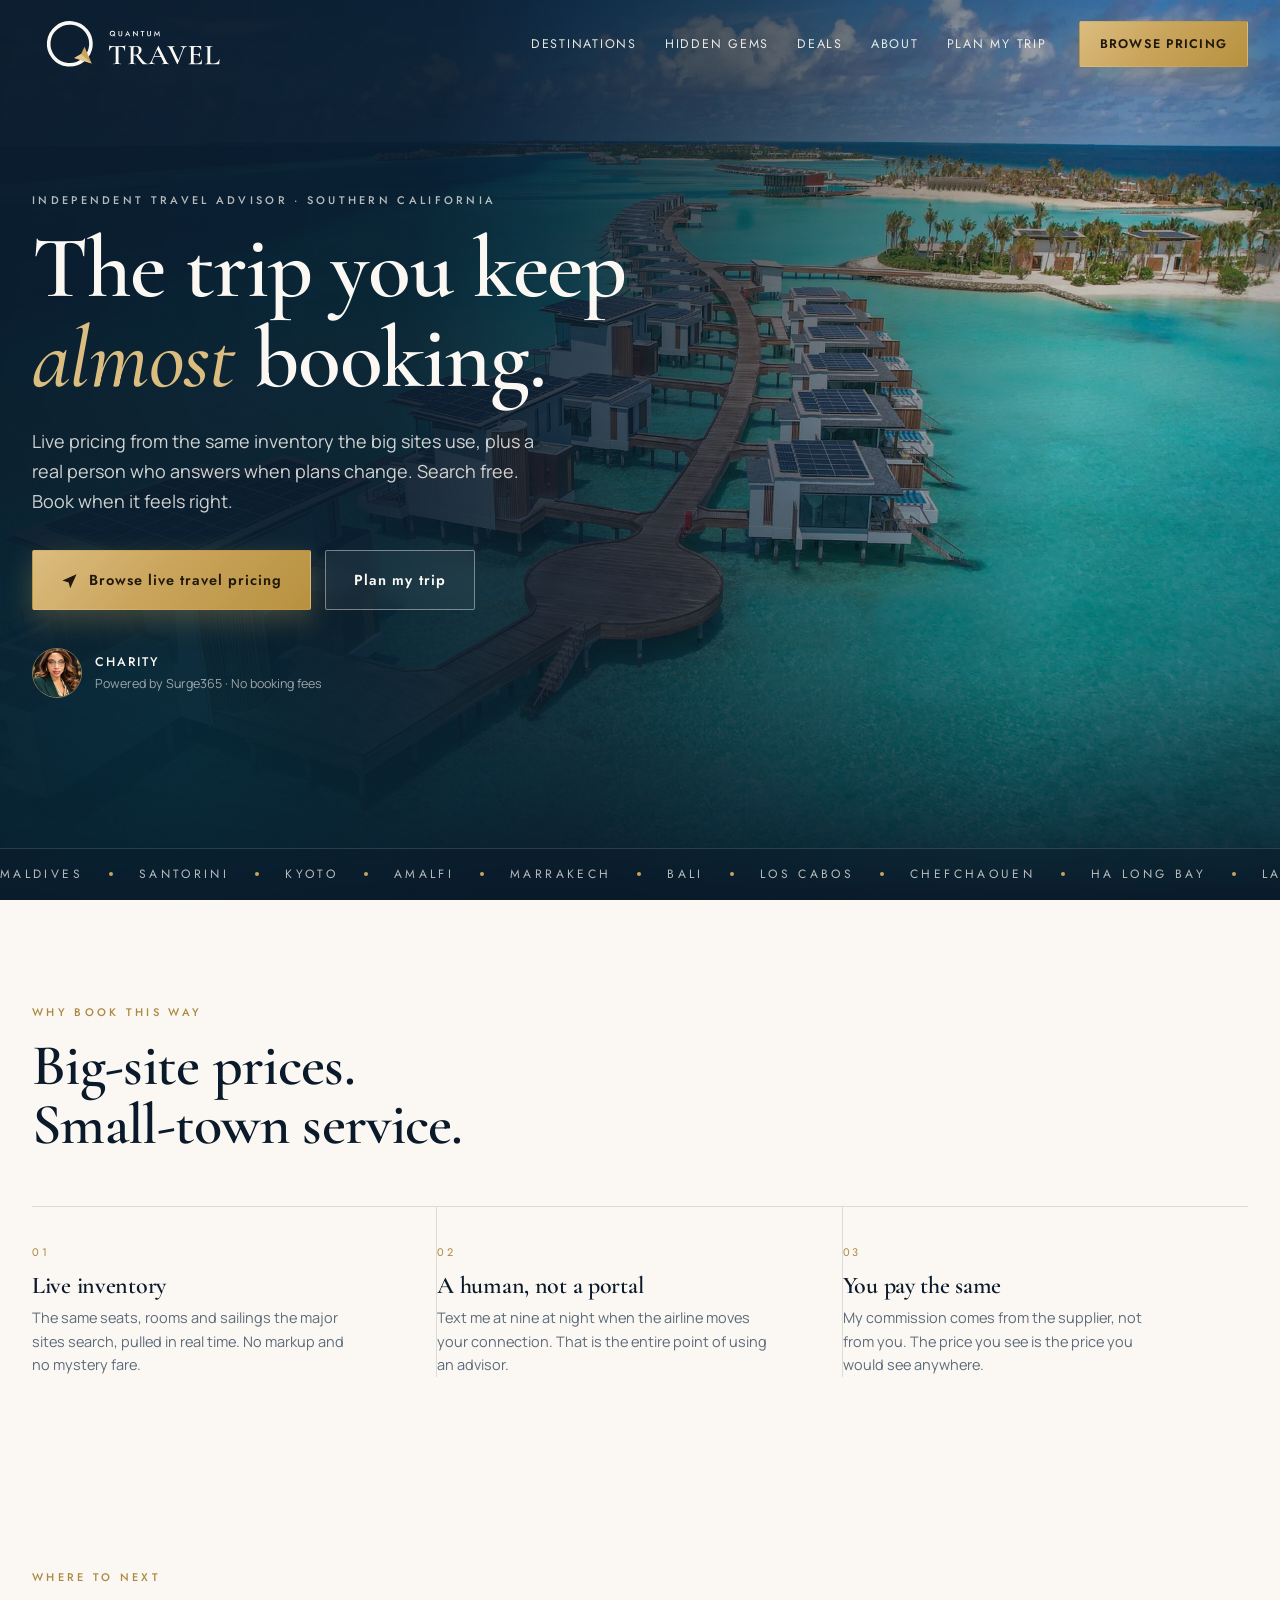
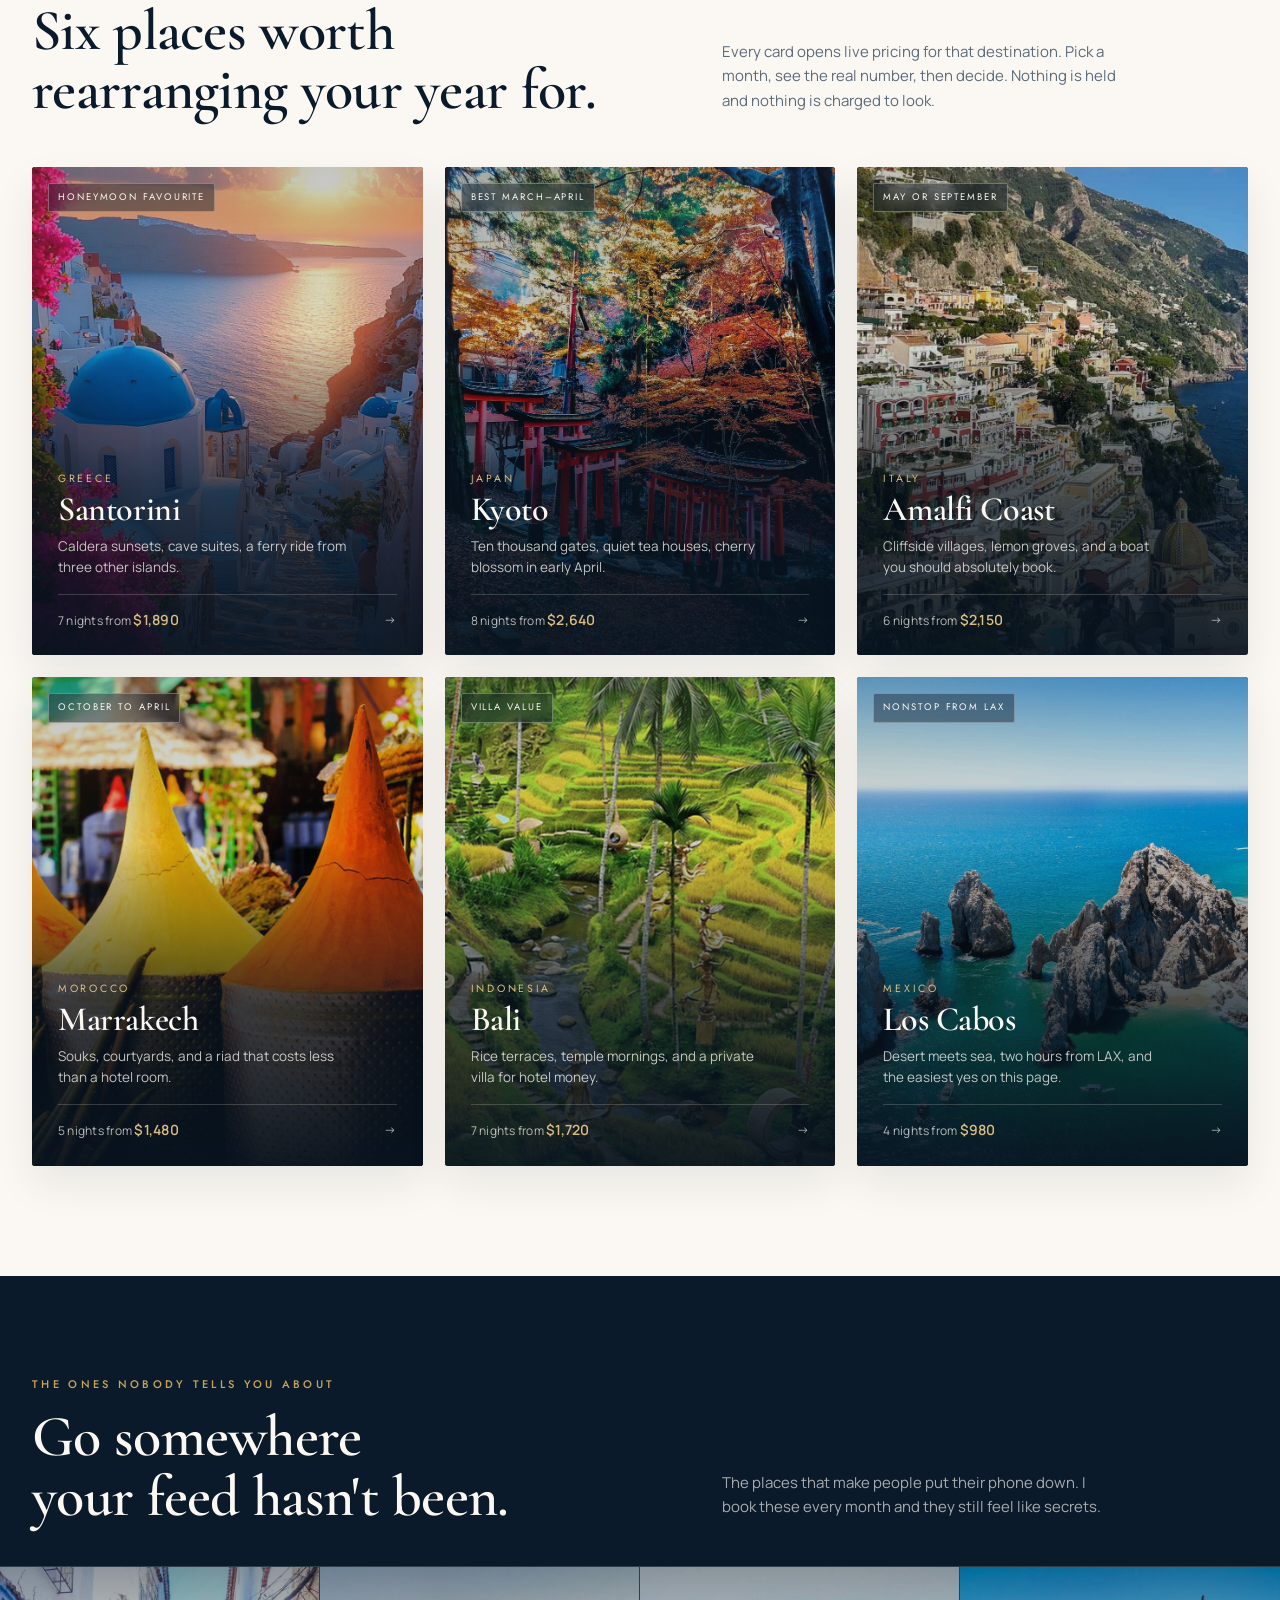
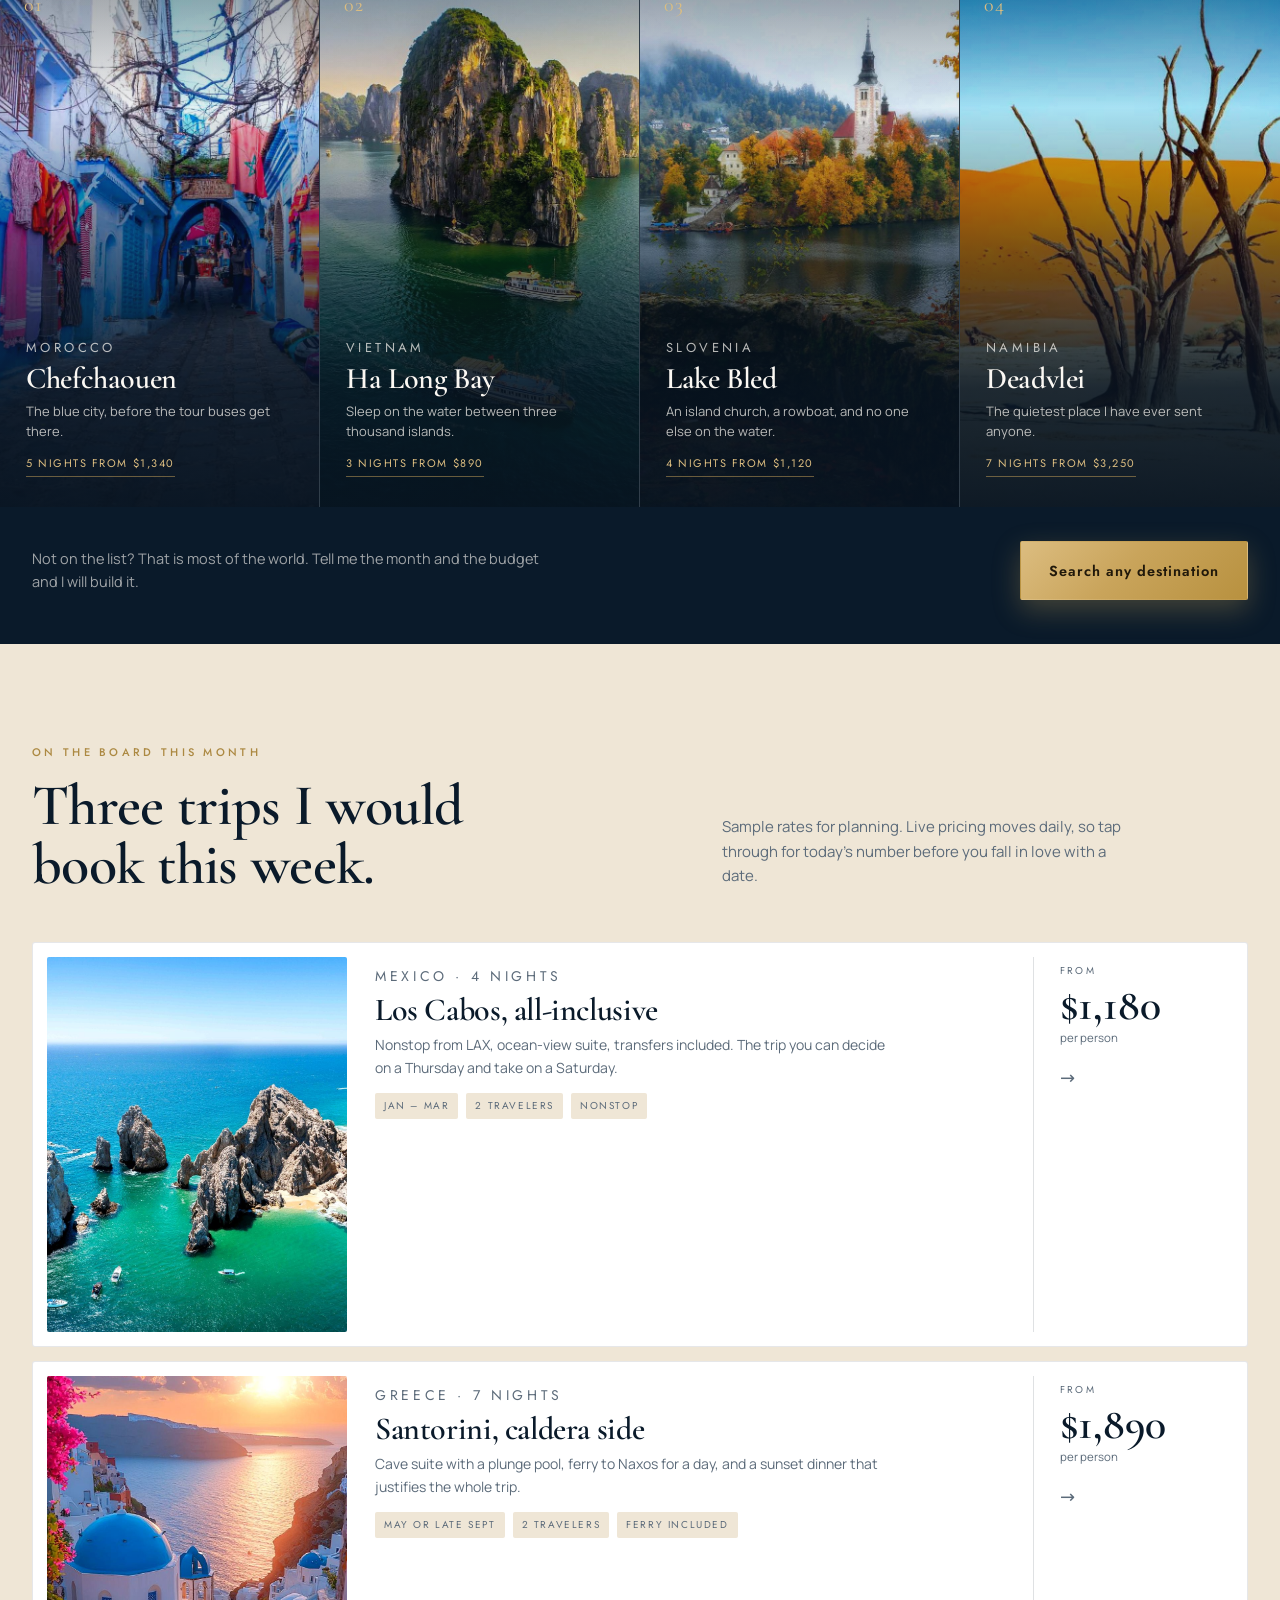
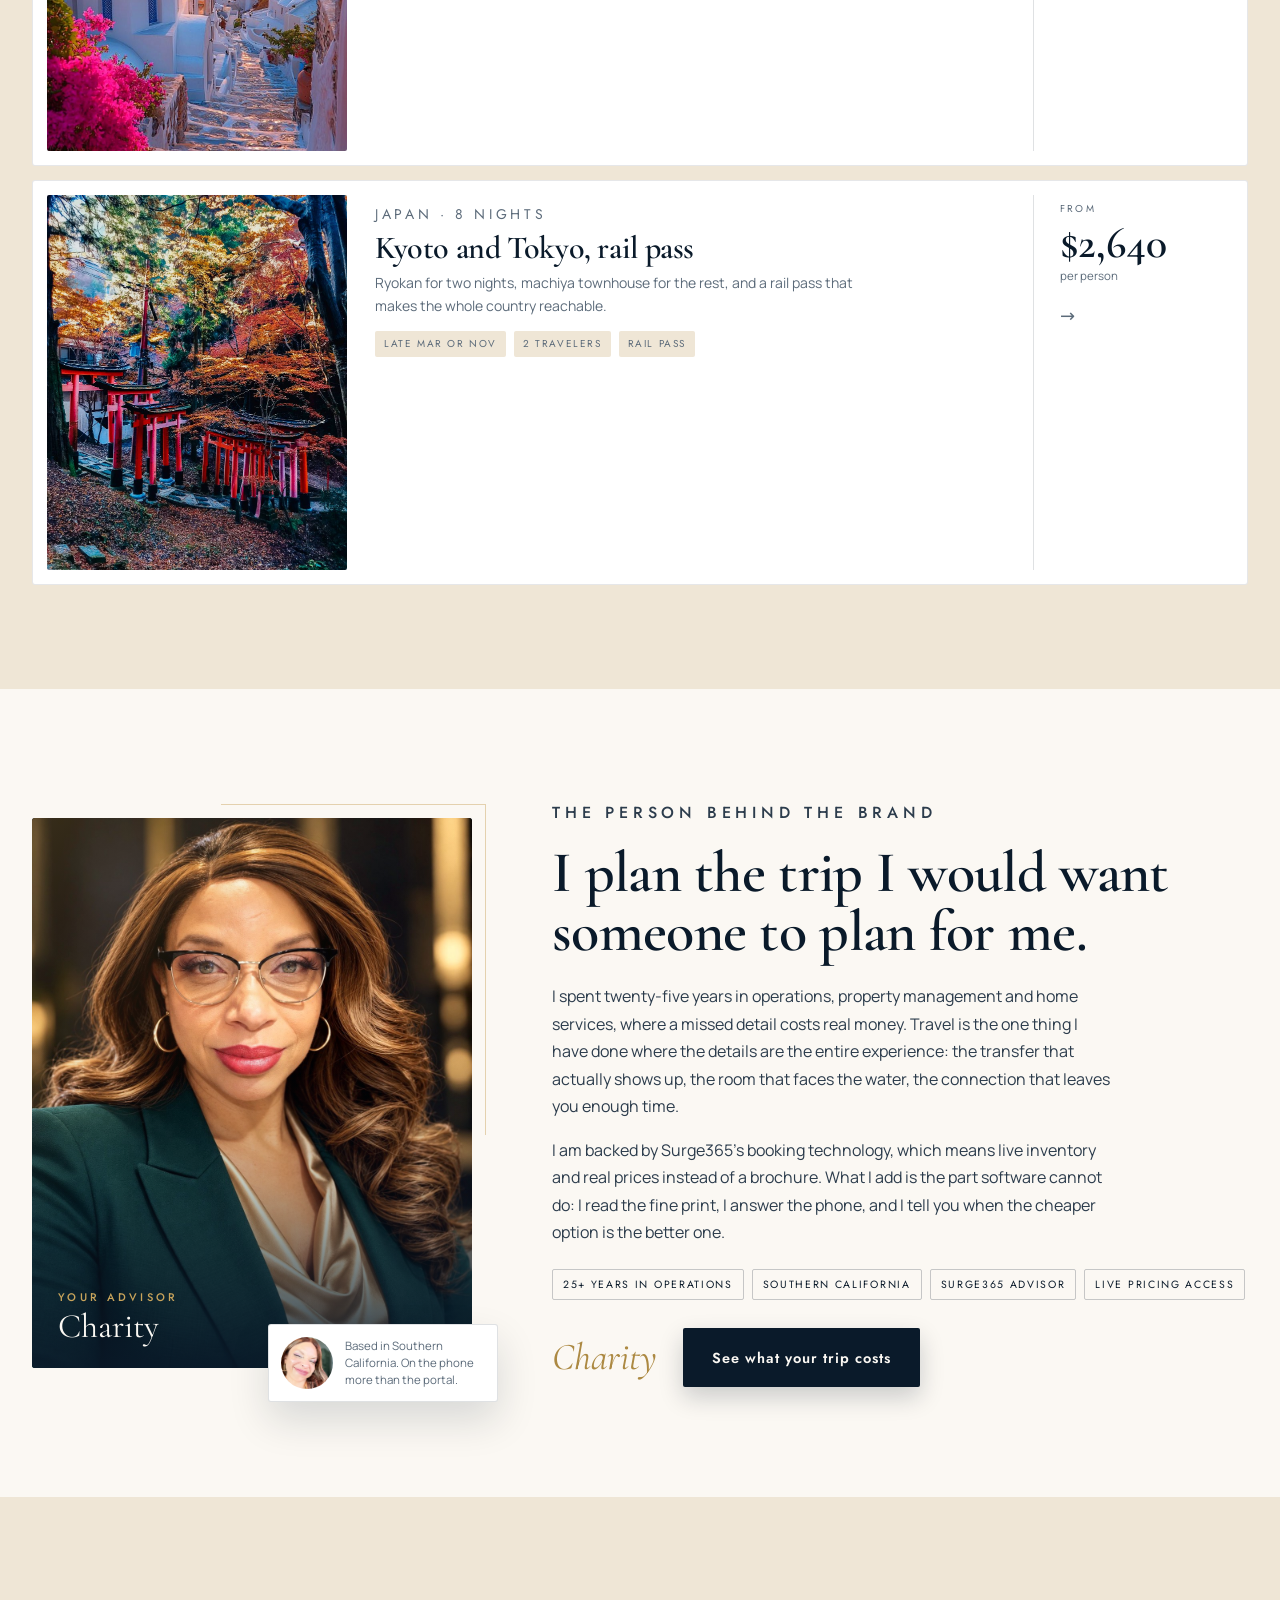
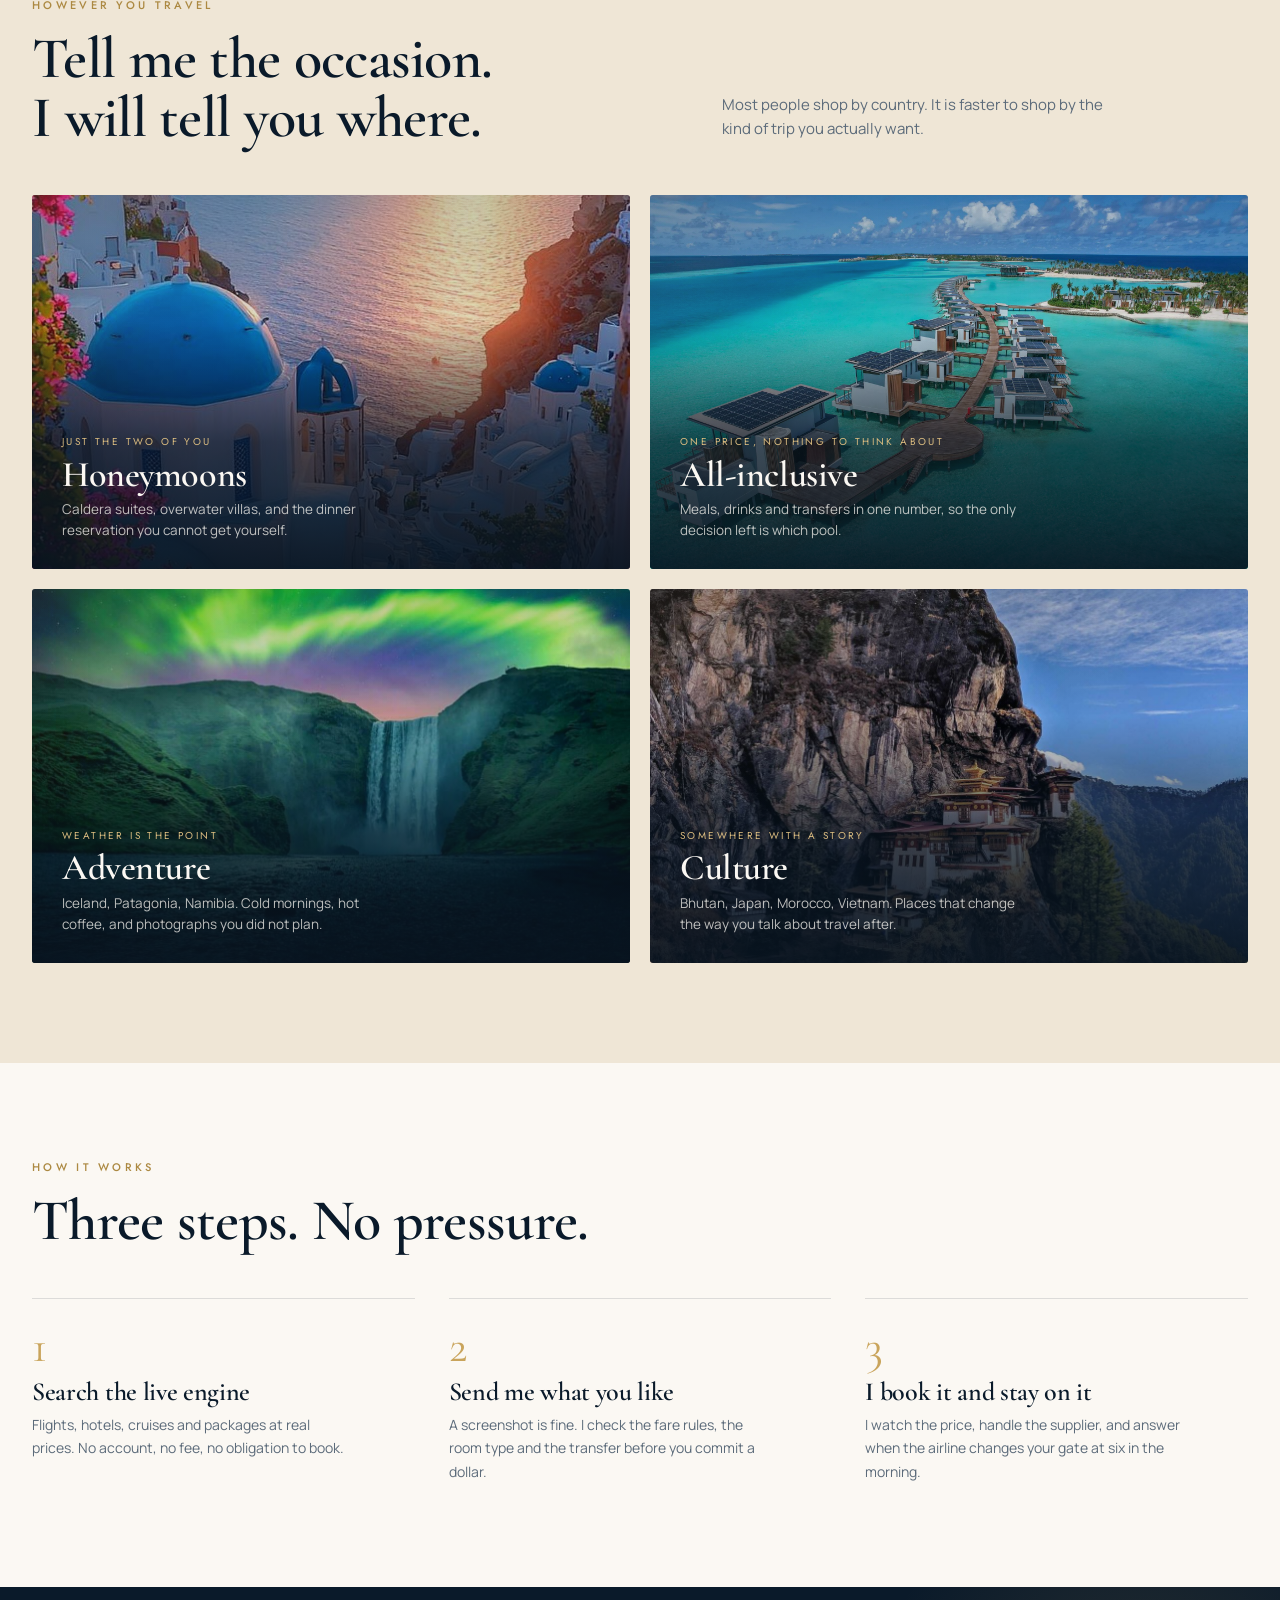
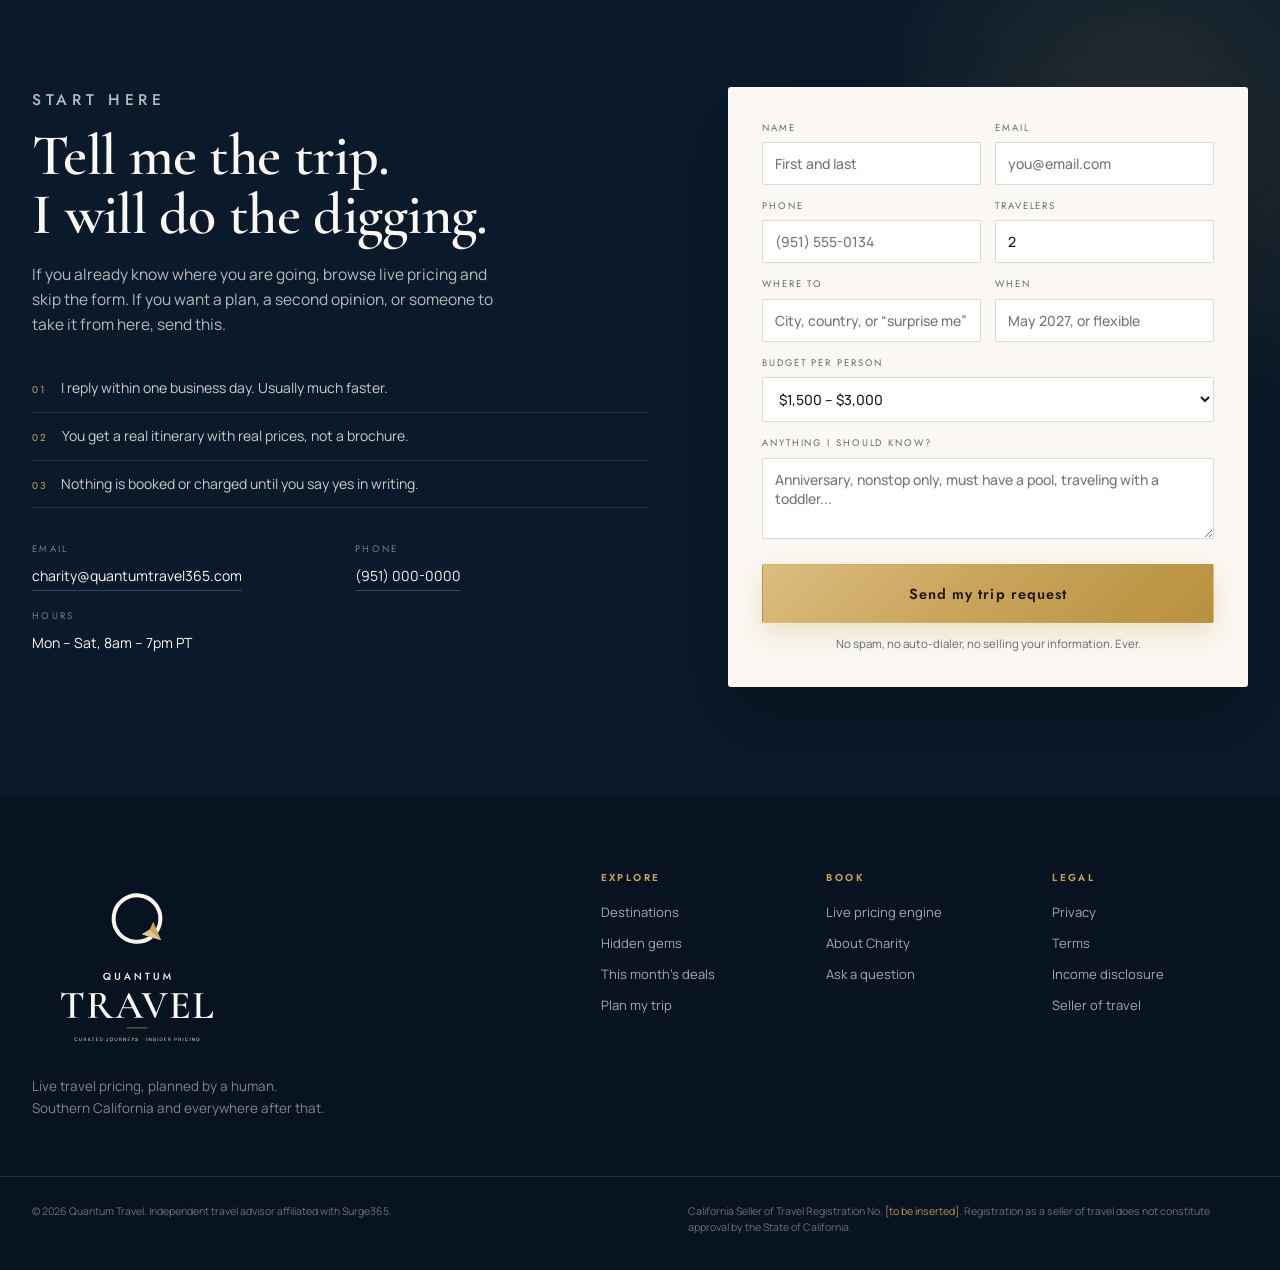
==== index.html @ d563fd78 "Quantum Travel site: brand identity, destination sections, live booking link" ====
<!DOCTYPE html>
<html lang="en">
<head>
<meta charset="utf-8">
<meta name="viewport" content="width=device-width, initial-scale=1">
<meta name="robots" content="index, follow, max-image-preview:large">
<link rel="canonical" href="https://quantumtravel365.com/">
<title>Quantum Travel · Live travel pricing, planned by a human</title>
<meta name="description" content="Live pricing on flights, hotels and cruises from the same inventory the big sites use, plus an independent advisor who answers. Based in Southern California.">
<meta property="og:type" content="website">
<meta property="og:site_name" content="Quantum Travel">
<meta property="og:url" content="https://quantumtravel365.com/">
<meta property="og:title" content="Quantum Travel">
<meta property="og:description" content="The trip you keep almost booking. Live travel pricing, planned by a human.">
<meta property="og:image" content="https://quantumtravel365.com/assets/places/hero-maldives.jpg">
<meta property="og:image:width" content="2400">
<meta property="og:image:height" content="1350">
<meta name="twitter:card" content="summary_large_image">
<meta name="twitter:title" content="Quantum Travel">
<meta name="twitter:description" content="The trip you keep almost booking. Live travel pricing, planned by a human.">
<meta name="twitter:image" content="https://quantumtravel365.com/assets/places/hero-maldives.jpg">
<link rel="icon" href="assets/brand/logo-icon.svg" type="image/svg+xml">
<link rel="icon" href="assets/brand/favicon-32.png" sizes="32x32" type="image/png">
<link rel="apple-touch-icon" href="assets/brand/app-icon-180.png">
<link rel="preconnect" href="https://fonts.googleapis.com">
<link rel="preconnect" href="https://fonts.gstatic.com" crossorigin>
<link href="https://fonts.googleapis.com/css2?family=Cormorant+Garamond:ital,wght@0,400;0,500;0,600;1,400;1,500&family=Jost:wght@300;400;500;600&family=Manrope:wght@300;400;500;600;700&display=swap" rel="stylesheet">
<link rel="stylesheet" href="styles.css">
<script>document.documentElement.className += " js";</script>
<script type="application/ld+json">
{
  "@context": "https://schema.org",
  "@type": "TravelAgency",
  "name": "Quantum Travel",
  "alternateName": "Quantum Travel Co.",
  "description": "Independent travel advisory offering live pricing on flights, hotels, cruises and packages, planned by a human.",
  "url": "https://quantumtravel365.com/",
  "image": "https://quantumtravel365.com/assets/places/hero-maldives.jpg",
  "founder": { "@type": "Person", "name": "Charity", "jobTitle": "Independent Travel Advisor" },
  "areaServed": { "@type": "Country", "name": "United States" },
  "knowsAbout": ["Flights","Hotels","Cruises","All-inclusive resorts","Honeymoons","Group travel","Travel insurance"],
  "slogan": "The trip you keep almost booking."
}
</script>
</head>
<body>

<a class="skip" href="#main">Skip to content</a>

<header class="nav" id="nav">
  <div class="wrap nav-inner">
    <a class="nav-logo" href="#top" aria-label="Quantum Travel home">
      <img src="assets/brand/logo-nav-reverse.svg" alt="Quantum Travel">
    </a>
    <nav class="nav-links" aria-label="Main">
      <a href="#destinations">Destinations</a>
      <a href="#unique">Hidden gems</a>
      <a href="#deals">Deals</a>
      <a href="#about">About</a>
      <a href="#plan">Plan my trip</a>
    </nav>
    <a class="btn btn-gold btn-sm js-book" href="#" target="_blank" rel="noopener">Browse pricing</a>
    <button class="burger" id="burger" aria-label="Menu" aria-expanded="false"><span></span><span></span><span></span></button>
  </div>
</header>

<div class="mobile-menu" id="mobileMenu">
  <a href="#destinations">Destinations</a>
  <a href="#unique">Hidden gems</a>
  <a href="#deals">Deals</a>
  <a href="#about">About</a>
  <a href="#plan">Plan my trip</a>
  <a class="btn btn-gold js-book" href="#" target="_blank" rel="noopener">Browse live pricing</a>
</div>

<main id="main">

<!-- HERO -->
<section class="hero" id="top">
  <div class="hero-media">
    <img src="assets/places/hero-maldives.jpg" alt="Overwater villas on a turquoise lagoon in the Maldives" fetchpriority="high">
  </div>
  <div class="hero-veil" aria-hidden="true"></div>
  <div class="hero-wash" aria-hidden="true"></div>

  <div class="wrap hero-inner">
    <div class="hero-copy">
      <p class="eyebrow light reveal">Independent travel advisor · Southern California</p>
      <h1 class="reveal">The trip you keep<br><em>almost</em> booking.</h1>
      <p class="hero-sub reveal">Live pricing from the same inventory the big sites use, plus a real person who answers when plans change. Search free. Book when it feels right.</p>
      <div class="hero-cta reveal">
        <a class="btn btn-gold js-book" href="#" target="_blank" rel="noopener">
          <svg viewBox="0 0 24 24" fill="none" aria-hidden="true"><path d="M2 12l20-9-9 20-2.2-8.2L2 12z" fill="currentColor"/></svg>
          Browse live travel pricing
        </a>
        <a class="btn btn-ghost" href="#plan">Plan my trip</a>
      </div>
      <div class="hero-trust reveal">
        <img src="assets/people/charity-avatar.jpg" alt="Charity">
        <div>
          <strong>Charity</strong>
          <span>Powered by Surge365 · No booking fees</span>
        </div>
      </div>
    </div>
  </div>

  <div class="hero-strip">
    <div class="marquee">
      <div class="marquee-track">
        <span>Maldives</span><i></i><span>Santorini</span><i></i><span>Kyoto</span><i></i><span>Amalfi</span><i></i><span>Marrakech</span><i></i><span>Bali</span><i></i><span>Los Cabos</span><i></i><span>Chefchaouen</span><i></i><span>Ha Long Bay</span><i></i><span>Lake Bled</span><i></i><span>Namibia</span><i></i><span>Bhutan</span><i></i>
        <span>Maldives</span><i></i><span>Santorini</span><i></i><span>Kyoto</span><i></i><span>Amalfi</span><i></i><span>Marrakech</span><i></i><span>Bali</span><i></i><span>Los Cabos</span><i></i><span>Chefchaouen</span><i></i><span>Ha Long Bay</span><i></i><span>Lake Bled</span><i></i><span>Namibia</span><i></i><span>Bhutan</span><i></i>
      </div>
    </div>
  </div>
</section>

<!-- VALUE -->
<section class="value">
  <div class="wrap">
    <div class="value-head reveal">
      <p class="eyebrow">Why book this way</p>
      <h2>Big-site prices.<br>Small-town service.</h2>
    </div>
    <div class="value-grid">
      <div class="value-item reveal">
        <span class="num">01</span>
        <h3>Live inventory</h3>
        <p>The same seats, rooms and sailings the major sites search, pulled in real time. No markup and no mystery fare.</p>
      </div>
      <div class="value-item reveal">
        <span class="num">02</span>
        <h3>A human, not a portal</h3>
        <p>Text me at nine at night when the airline moves your connection. That is the entire point of using an advisor.</p>
      </div>
      <div class="value-item reveal">
        <span class="num">03</span>
        <h3>You pay the same</h3>
        <p>My commission comes from the supplier, not from you. The price you see is the price you would see anywhere.</p>
      </div>
    </div>
  </div>
</section>

<!-- DESTINATIONS -->
<section class="destinations" id="destinations">
  <div class="wrap">
    <div class="sec-head reveal">
      <div>
        <p class="eyebrow">Where to next</p>
        <h2>Six places worth<br>rearranging your year for.</h2>
      </div>
      <p class="sec-note">Every card opens live pricing for that destination. Pick a month, see the real number, then decide. Nothing is held and nothing is charged to look.</p>
    </div>

    <div class="dest-grid">
      <a class="dest-card reveal js-book" href="#" target="_blank" rel="noopener">
        <img src="assets/places/dest-santorini.jpg" alt="Whitewashed houses and blue domes above the caldera in Santorini" loading="lazy">
        <div class="card-grad"></div>
        <div class="card-body">
          <p class="card-country">Greece</p>
          <h3>Santorini</h3>
          <p class="card-desc">Caldera sunsets, cave suites, a ferry ride from three other islands.</p>
          <div class="card-foot"><span>7 nights from <b>$1,890</b></span><span class="arrow">→</span></div>
        </div>
        <span class="card-tag">Honeymoon favourite</span>
      </a>

      <a class="dest-card reveal js-book" href="#" target="_blank" rel="noopener">
        <img src="assets/places/dest-kyoto.jpg" alt="Red torii gates at Fushimi Inari in Kyoto" loading="lazy">
        <div class="card-grad"></div>
        <div class="card-body">
          <p class="card-country">Japan</p>
          <h3>Kyoto</h3>
          <p class="card-desc">Ten thousand gates, quiet tea houses, cherry blossom in early April.</p>
          <div class="card-foot"><span>8 nights from <b>$2,640</b></span><span class="arrow">→</span></div>
        </div>
        <span class="card-tag">Best March–April</span>
      </a>

      <a class="dest-card reveal js-book" href="#" target="_blank" rel="noopener">
        <img src="assets/places/dest-amalfi.jpg" alt="Pastel houses stacked on the cliffs of the Amalfi Coast" loading="lazy">
        <div class="card-grad"></div>
        <div class="card-body">
          <p class="card-country">Italy</p>
          <h3>Amalfi Coast</h3>
          <p class="card-desc">Cliffside villages, lemon groves, and a boat you should absolutely book.</p>
          <div class="card-foot"><span>6 nights from <b>$2,150</b></span><span class="arrow">→</span></div>
        </div>
        <span class="card-tag">May or September</span>
      </a>

      <a class="dest-card reveal js-book" href="#" target="_blank" rel="noopener">
        <img src="assets/places/dest-marrakech.jpg" alt="Cones of vivid spices in a Marrakech souk" loading="lazy">
        <div class="card-grad"></div>
        <div class="card-body">
          <p class="card-country">Morocco</p>
          <h3>Marrakech</h3>
          <p class="card-desc">Souks, courtyards, and a riad that costs less than a hotel room.</p>
          <div class="card-foot"><span>5 nights from <b>$1,480</b></span><span class="arrow">→</span></div>
        </div>
        <span class="card-tag">October to April</span>
      </a>

      <a class="dest-card reveal js-book" href="#" target="_blank" rel="noopener">
        <img src="assets/places/dest-bali.jpg" alt="Terraced rice fields in Ubud, Bali" loading="lazy">
        <div class="card-grad"></div>
        <div class="card-body">
          <p class="card-country">Indonesia</p>
          <h3>Bali</h3>
          <p class="card-desc">Rice terraces, temple mornings, and a private villa for hotel money.</p>
          <div class="card-foot"><span>7 nights from <b>$1,720</b></span><span class="arrow">→</span></div>
        </div>
        <span class="card-tag">Villa value</span>
      </a>

      <a class="dest-card reveal js-book" href="#" target="_blank" rel="noopener">
        <img src="assets/places/dest-cabo.jpg" alt="The rock formations of El Arco in Los Cabos" loading="lazy">
        <div class="card-grad"></div>
        <div class="card-body">
          <p class="card-country">Mexico</p>
          <h3>Los Cabos</h3>
          <p class="card-desc">Desert meets sea, two hours from LAX, and the easiest yes on this page.</p>
          <div class="card-foot"><span>4 nights from <b>$980</b></span><span class="arrow">→</span></div>
        </div>
        <span class="card-tag">Nonstop from LAX</span>
      </a>
    </div>
  </div>
</section>

<!-- UNIQUE -->
<section class="unique" id="unique">
  <div class="wrap">
    <div class="sec-head light reveal">
      <div>
        <p class="eyebrow gold">The ones nobody tells you about</p>
        <h2>Go somewhere<br>your feed hasn't been.</h2>
      </div>
      <p class="sec-note">The places that make people put their phone down. I book these every month and they still feel like secrets.</p>
    </div>
  </div>

  <div class="unique-row">
    <a class="uni-card js-book" href="#" target="_blank" rel="noopener">
      <img src="assets/places/unique-chefchaouen.jpg" alt="A blue painted street in Chefchaouen, Morocco" loading="lazy">
      <div class="uni-grad"></div>
      <span class="uni-num">01</span>
      <div class="uni-body">
        <p class="card-country">Morocco</p>
        <h3>Chefchaouen</h3>
        <p>The blue city, before the tour buses get there.</p>
        <span class="uni-price">5 nights from $1,340</span>
      </div>
    </a>

    <a class="uni-card js-book" href="#" target="_blank" rel="noopener">
      <img src="assets/places/unique-halong.jpg" alt="Limestone karsts and boats in Ha Long Bay, Vietnam" loading="lazy">
      <div class="uni-grad"></div>
      <span class="uni-num">02</span>
      <div class="uni-body">
        <p class="card-country">Vietnam</p>
        <h3>Ha Long Bay</h3>
        <p>Sleep on the water between three thousand islands.</p>
        <span class="uni-price">3 nights from $890</span>
      </div>
    </a>

    <a class="uni-card js-book" href="#" target="_blank" rel="noopener">
      <img src="assets/places/unique-bled.jpg" alt="The island church on Lake Bled in autumn" loading="lazy">
      <div class="uni-grad"></div>
      <span class="uni-num">03</span>
      <div class="uni-body">
        <p class="card-country">Slovenia</p>
        <h3>Lake Bled</h3>
        <p>An island church, a rowboat, and no one else on the water.</p>
        <span class="uni-price">4 nights from $1,120</span>
      </div>
    </a>

    <a class="uni-card js-book" href="#" target="_blank" rel="noopener">
      <img src="assets/places/unique-namibia.jpg" alt="Dead camel thorn trees on white clay at Deadvlei, Namibia" loading="lazy">
      <div class="uni-grad"></div>
      <span class="uni-num">04</span>
      <div class="uni-body">
        <p class="card-country">Namibia</p>
        <h3>Deadvlei</h3>
        <p>The quietest place I have ever sent anyone.</p>
        <span class="uni-price">7 nights from $3,250</span>
      </div>
    </a>
  </div>

  <div class="wrap unique-foot">
    <p>Not on the list? That is most of the world. Tell me the month and the budget and I will build it.</p>
    <a class="btn btn-gold js-book" href="#" target="_blank" rel="noopener">Search any destination</a>
  </div>
</section>

<!-- DEALS -->
<section class="deals" id="deals">
  <div class="wrap">
    <div class="sec-head reveal">
      <div>
        <p class="eyebrow">On the board this month</p>
        <h2>Three trips I would<br>book this week.</h2>
      </div>
      <p class="sec-note">Sample rates for planning. Live pricing moves daily, so tap through for today's number before you fall in love with a date.</p>
    </div>

    <div class="deal-list">
      <a class="deal reveal js-book" href="#" target="_blank" rel="noopener">
        <div class="deal-img"><img src="assets/places/dest-cabo.jpg" alt="Los Cabos coastline" loading="lazy"></div>
        <div class="deal-body">
          <p class="card-country">Mexico · 4 nights</p>
          <h3>Los Cabos, all-inclusive</h3>
          <p>Nonstop from LAX, ocean-view suite, transfers included. The trip you can decide on a Thursday and take on a Saturday.</p>
          <div class="deal-meta"><span>Jan – Mar</span><span>2 travelers</span><span>Nonstop</span></div>
        </div>
        <div class="deal-price">
          <span>from</span>
          <b>$1,180</b>
          <small>per person</small>
          <span class="arrow">→</span>
        </div>
      </a>

      <a class="deal reveal js-book" href="#" target="_blank" rel="noopener">
        <div class="deal-img"><img src="assets/places/dest-santorini.jpg" alt="Santorini caldera at sunset" loading="lazy"></div>
        <div class="deal-body">
          <p class="card-country">Greece · 7 nights</p>
          <h3>Santorini, caldera side</h3>
          <p>Cave suite with a plunge pool, ferry to Naxos for a day, and a sunset dinner that justifies the whole trip.</p>
          <div class="deal-meta"><span>May or late Sept</span><span>2 travelers</span><span>Ferry included</span></div>
        </div>
        <div class="deal-price">
          <span>from</span>
          <b>$1,890</b>
          <small>per person</small>
          <span class="arrow">→</span>
        </div>
      </a>

      <a class="deal reveal js-book" href="#" target="_blank" rel="noopener">
        <div class="deal-img"><img src="assets/places/dest-kyoto.jpg" alt="Kyoto torii gates" loading="lazy"></div>
        <div class="deal-body">
          <p class="card-country">Japan · 8 nights</p>
          <h3>Kyoto and Tokyo, rail pass</h3>
          <p>Ryokan for two nights, machiya townhouse for the rest, and a rail pass that makes the whole country reachable.</p>
          <div class="deal-meta"><span>Late Mar or Nov</span><span>2 travelers</span><span>Rail pass</span></div>
        </div>
        <div class="deal-price">
          <span>from</span>
          <b>$2,640</b>
          <small>per person</small>
          <span class="arrow">→</span>
        </div>
      </a>
    </div>
  </div>
</section>

<!-- ABOUT -->
<section class="about" id="about">
  <div class="wrap about-grid">
    <div class="about-photo reveal">
      <div class="photo-frame">
        <img src="assets/people/charity-about.jpg" alt="Charity, independent travel advisor">
        <div class="photo-grad"></div>
        <div class="photo-caption">
          <span class="eyebrow gold">Your advisor</span>
          <p>Charity</p>
        </div>
      </div>
      <div class="photo-chip">
        <img src="assets/people/charity-smile.jpg" alt="">
        <p>Based in Southern California. On the phone more than the portal.</p>
      </div>
    </div>

    <div class="about-copy">
      <p class="eyebrow reveal">The person behind the brand</p>
      <h2 class="reveal">I plan the trip I would want<br>someone to plan for me.</h2>
      <p class="reveal">I spent twenty-five years in operations, property management and home services, where a missed detail costs real money. Travel is the one thing I have done where the details are the entire experience: the transfer that actually shows up, the room that faces the water, the connection that leaves you enough time.</p>
      <p class="reveal">I am backed by Surge365's booking technology, which means live inventory and real prices instead of a brochure. What I add is the part software cannot do: I read the fine print, I answer the phone, and I tell you when the cheaper option is the better one.</p>
      <div class="about-chips reveal">
        <span>25+ years in operations</span>
        <span>Southern California</span>
        <span>Surge365 advisor</span>
        <span>Live pricing access</span>
      </div>
      <div class="about-sign reveal">
        <p class="sign">Charity</p>
        <a class="btn btn-solid js-book" href="#" target="_blank" rel="noopener">See what your trip costs</a>
      </div>
    </div>
  </div>
</section>

<!-- STYLES -->
<section class="styles">
  <div class="wrap">
    <div class="sec-head reveal">
      <div>
        <p class="eyebrow">However you travel</p>
        <h2>Tell me the occasion.<br>I will tell you where.</h2>
      </div>
      <p class="sec-note">Most people shop by country. It is faster to shop by the kind of trip you actually want.</p>
    </div>

    <div class="style-grid">
      <a class="style-card reveal js-book" href="#" target="_blank" rel="noopener">
        <img src="assets/places/dest-santorini.jpg" alt="Santorini honeymoon views" loading="lazy">
        <div class="card-grad"></div>
        <div class="style-body"><span>Just the two of you</span><h3>Honeymoons</h3><p>Caldera suites, overwater villas, and the dinner reservation you cannot get yourself.</p></div>
      </a>
      <a class="style-card reveal js-book" href="#" target="_blank" rel="noopener">
        <img src="assets/places/hero-maldives.jpg" alt="All-inclusive overwater resort" loading="lazy">
        <div class="card-grad"></div>
        <div class="style-body"><span>One price, nothing to think about</span><h3>All-inclusive</h3><p>Meals, drinks and transfers in one number, so the only decision left is which pool.</p></div>
      </a>
      <a class="style-card reveal js-book" href="#" target="_blank" rel="noopener">
        <img src="assets/places/style-iceland.jpg" alt="Waterfall in Iceland under the northern lights" loading="lazy">
        <div class="card-grad"></div>
        <div class="style-body"><span>Weather is the point</span><h3>Adventure</h3><p>Iceland, Patagonia, Namibia. Cold mornings, hot coffee, and photographs you did not plan.</p></div>
      </a>
      <a class="style-card reveal js-book" href="#" target="_blank" rel="noopener">
        <img src="assets/places/style-bhutan.jpg" alt="Tiger's Nest monastery in Bhutan" loading="lazy">
        <div class="card-grad"></div>
        <div class="style-body"><span>Somewhere with a story</span><h3>Culture</h3><p>Bhutan, Japan, Morocco, Vietnam. Places that change the way you talk about travel after.</p></div>
      </a>
    </div>
  </div>
</section>

<!-- HOW -->
<section class="how">
  <div class="wrap">
    <div class="how-head reveal">
      <p class="eyebrow">How it works</p>
      <h2>Three steps. No pressure.</h2>
    </div>
    <div class="how-grid">
      <div class="how-step reveal">
        <span class="step-num">1</span>
        <h3>Search the live engine</h3>
        <p>Flights, hotels, cruises and packages at real prices. No account, no fee, no obligation to book.</p>
      </div>
      <div class="how-step reveal">
        <span class="step-num">2</span>
        <h3>Send me what you like</h3>
        <p>A screenshot is fine. I check the fare rules, the room type and the transfer before you commit a dollar.</p>
      </div>
      <div class="how-step reveal">
        <span class="step-num">3</span>
        <h3>I book it and stay on it</h3>
        <p>I watch the price, handle the supplier, and answer when the airline changes your gate at six in the morning.</p>
      </div>
    </div>
  </div>
</section>

<!-- PLAN -->
<section class="plan" id="plan">
  <div class="wrap plan-grid">
    <div class="plan-copy">
      <p class="eyebrow reveal">Start here</p>
      <h2 class="reveal">Tell me the trip.<br>I will do the digging.</h2>
      <p class="reveal">If you already know where you are going, browse live pricing and skip the form. If you want a plan, a second opinion, or someone to take it from here, send this.</p>
      <ul class="plan-list reveal">
        <li><span>01</span> I reply within one business day. Usually much faster.</li>
        <li><span>02</span> You get a real itinerary with real prices, not a brochure.</li>
        <li><span>03</span> Nothing is booked or charged until you say yes in writing.</li>
      </ul>
      <div class="plan-contact reveal">
        <div><span>Email</span><a class="js-email" href="#">charity@quantumtravel365.com</a></div>
        <div><span>Phone</span><a class="js-phone" href="#">(951) 000-0000</a></div>
        <div><span>Hours</span><p>Mon – Sat, 8am – 7pm PT</p></div>
      </div>
    </div>

    <form class="plan-form reveal" id="tripForm" novalidate>
      <div class="form-row">
        <label>Name<input name="name" type="text" autocomplete="name" required placeholder="First and last"></label>
        <label>Email<input name="email" type="email" autocomplete="email" required placeholder="you@email.com"></label>
      </div>
      <div class="form-row">
        <label>Phone<input name="phone" type="tel" autocomplete="tel" placeholder="(951) 555-0134"></label>
        <label>Travelers<input name="travelers" type="number" min="1" max="20" value="2"></label>
      </div>
      <div class="form-row">
        <label>Where to<input name="destination" type="text" placeholder="City, country, or “surprise me”"></label>
        <label>When<input name="dates" type="text" placeholder="May 2027, or flexible"></label>
      </div>
      <label class="full">Budget per person
        <select name="budget">
          <option>Under $1,500</option>
          <option selected>$1,500 – $3,000</option>
          <option>$3,000 – $6,000</option>
          <option>$6,000+</option>
          <option>Not sure yet</option>
        </select>
      </label>
      <label class="full">Anything I should know?<textarea name="notes" rows="3" placeholder="Anniversary, nonstop only, must have a pool, traveling with a toddler..."></textarea></label>
      <button class="btn btn-gold btn-full" type="submit">Send my trip request</button>
      <p class="form-note" id="formNote">No spam, no auto-dialer, no selling your information. Ever.</p>
    </form>
  </div>
</section>

</main>

<footer class="footer">
  <div class="wrap footer-top">
    <div class="footer-brand">
      <img src="assets/brand/logo-primary-reverse.svg" alt="Quantum Travel">
      <p>Live travel pricing, planned by a human.<br>Southern California and everywhere after that.</p>
    </div>
    <div class="footer-cols">
      <div>
        <h4>Explore</h4>
        <a href="#destinations">Destinations</a>
        <a href="#unique">Hidden gems</a>
        <a href="#deals">This month's deals</a>
        <a href="#plan">Plan my trip</a>
      </div>
      <div>
        <h4>Book</h4>
        <a class="js-book" href="#" target="_blank" rel="noopener">Live pricing engine</a>
        <a href="#about">About Charity</a>
        <a href="#plan">Ask a question</a>
      </div>
      <div>
        <h4>Legal</h4>
        <a href="#">Privacy</a>
        <a href="#">Terms</a>
        <a href="#">Income disclosure</a>
        <a href="#">Seller of travel</a>
      </div>
    </div>
  </div>
  <div class="wrap footer-bottom">
    <p>© 2026 Quantum Travel. Independent travel advisor affiliated with Surge365.</p>
    <p>California Seller of Travel Registration No. <span class="pending">[to be inserted]</span>. Registration as a seller of travel does not constitute approval by the State of California.</p>
  </div>
</footer>

<script src="app.js"></script>
</body>
</html>
---- styles.css ----
/* Quantum Travel — site styles
   Palette: navy #0A1A2A · gold #C9A45B · sand #EFE6D6 · ivory #FBF8F3
   Photography carries the colour. UI stays navy, gold, ivory. */

:root{
  --navy:#0A1A2A;
  --navy-2:#0E2438;
  --navy-3:#071320;
  --gold:#C9A45B;
  --gold-l:#DCBD80;
  --gold-d:#AC8942;
  --sand:#EFE6D6;
  --ivory:#FBF8F3;
  --slate:#5C6B7A;
  --ink:#2C3C4C;
  --line:rgba(10,26,42,.13);
  --line-l:rgba(251,248,243,.16);
  --serif:'Cormorant Garamond',Georgia,'Times New Roman',serif;
  --sans:'Manrope',system-ui,-apple-system,Segoe UI,sans-serif;
  --label:'Jost',system-ui,sans-serif;
  --ease:cubic-bezier(.22,.68,.24,1);
}

*{box-sizing:border-box;margin:0;padding:0}
html{scroll-behavior:smooth;-webkit-text-size-adjust:100%}
body{background:var(--ivory);color:var(--ink);font-family:var(--sans);font-size:16.5px;line-height:1.62;-webkit-font-smoothing:antialiased;overflow-x:hidden}
img{display:block;max-width:100%}
a{color:inherit;text-decoration:none}
button{font:inherit;cursor:pointer;border:0;background:none;color:inherit}
::selection{background:var(--gold);color:#20180A}
:focus-visible{outline:2px solid var(--gold);outline-offset:4px}

.wrap{max-width:1280px;margin:0 auto;padding:0 32px}
.skip{position:absolute;left:-9999px}
.skip:focus{left:16px;top:12px;z-index:999;background:var(--gold);color:#20180A;padding:10px 16px}

h1,h2,h3,h4{font-family:var(--serif);font-weight:600;color:var(--navy);line-height:1.02;letter-spacing:-.012em}
h1{font-size:clamp(46px,7vw,88px)}
h2{font-size:clamp(32px,4.6vw,58px)}
h3{font-size:clamp(22px,2.4vw,30px)}
h1 em{font-style:italic;font-weight:500;color:var(--gold-l)}
p{color:var(--ink)}

.eyebrow{font-family:var(--label);font-weight:500;font-size:11px;letter-spacing:.3em;text-transform:uppercase;color:var(--gold-d);margin-bottom:14px}
.eyebrow.gold{color:var(--gold)}
.eyebrow.light{color:rgba(251,248,243,.72)}

/* ---------- buttons ---------- */
.btn{display:inline-flex;align-items:center;justify-content:center;gap:11px;font-family:var(--label);font-weight:600;
  font-size:14.5px;letter-spacing:.07em;text-transform:none;padding:17px 28px;border-radius:2px;border:1px solid transparent;
  transition:transform .2s var(--ease),box-shadow .2s var(--ease),background .2s var(--ease),color .2s var(--ease);white-space:nowrap}
.btn svg{width:17px;height:17px;transition:transform .25s var(--ease)}
.btn:hover svg{transform:translate(3px,-3px)}
.btn-gold{background:linear-gradient(135deg,var(--gold-l) 0%,var(--gold) 46%,#B8913F 100%);color:#20180A;box-shadow:0 10px 28px rgba(201,164,91,.3)}
.btn-gold:hover{transform:translateY(-2px);box-shadow:0 16px 36px rgba(201,164,91,.42)}
.btn-ghost{background:rgba(251,248,243,.05);color:var(--ivory);border-color:rgba(251,248,243,.42);backdrop-filter:blur(6px)}
.btn-ghost:hover{background:rgba(251,248,243,.14);border-color:rgba(251,248,243,.7)}
.btn-solid{background:var(--navy);color:var(--ivory);box-shadow:0 10px 24px rgba(10,26,42,.2)}
.btn-solid:hover{transform:translateY(-2px);background:var(--navy-2)}
.btn-sm{padding:12px 20px;font-size:12.5px;letter-spacing:.1em;text-transform:uppercase}
.btn-full{width:100%;margin-top:6px}

/* ---------- nav ---------- */
.nav{position:fixed;top:0;left:0;right:0;z-index:100;transition:background .35s var(--ease),box-shadow .35s var(--ease),height .35s var(--ease)}
.nav-inner{display:flex;align-items:center;gap:32px;height:88px;transition:height .35s var(--ease)}
.nav-logo img{width:212px;transition:width .35s var(--ease)}
.nav-links{display:flex;gap:28px;margin-left:auto}
.nav-links a{font-family:var(--label);font-size:12.5px;letter-spacing:.14em;text-transform:uppercase;color:rgba(251,248,243,.9);position:relative;padding:6px 0}
.nav-links a:after{content:'';position:absolute;left:0;bottom:0;width:0;height:1px;background:var(--gold);transition:width .3s var(--ease)}
.nav-links a:hover:after{width:100%}
.nav.solid{background:rgba(10,26,42,.96);backdrop-filter:blur(14px);box-shadow:0 1px 0 rgba(201,164,91,.22)}
.nav.solid .nav-inner{height:72px}
.nav.solid .nav-logo img{width:188px}
.burger{display:none;width:44px;height:44px;flex-direction:column;justify-content:center;gap:6px;align-items:flex-end}
.burger span{display:block;height:1.5px;background:var(--ivory);width:26px;transition:transform .3s,opacity .3s,width .3s}
.burger span:nth-child(2){width:18px}
.mobile-menu{position:fixed;inset:0;background:var(--navy);z-index:99;display:flex;flex-direction:column;justify-content:center;gap:22px;padding:0 32px;
  transform:translateY(-100%);transition:transform .45s var(--ease);visibility:hidden}
.mobile-menu.open{transform:none;visibility:visible}
.mobile-menu a{font-family:var(--serif);font-size:34px;color:var(--ivory)}
.mobile-menu .btn{font-family:var(--label);font-size:14px;margin-top:10px;align-self:flex-start}

/* ---------- hero ---------- */
.hero{position:relative;min-height:100vh;min-height:100svh;display:flex;flex-direction:column;justify-content:center;overflow:hidden;background:var(--navy)}
.hero-media{position:absolute;inset:0;z-index:0}
.hero-media img{width:100%;height:100%;object-fit:cover;object-position:center;transform:scale(1.06);animation:heroZoom 14s var(--ease) forwards}
@keyframes heroZoom{to{transform:scale(1)}}
.hero-veil{position:absolute;inset:0;z-index:1;background:
  linear-gradient(100deg,rgba(10,26,42,.97) 0%,rgba(10,26,42,.93) 32%,rgba(10,26,42,.72) 52%,rgba(10,26,42,.24) 80%,rgba(10,26,42,.34) 100%),
  linear-gradient(0deg,rgba(10,26,42,.98) 0%,rgba(10,26,42,.35) 26%,transparent 55%)}
.hero-wash{position:absolute;inset:0;z-index:2;pointer-events:none;mix-blend-mode:soft-light;opacity:.85;
  background:
    radial-gradient(60% 55% at 82% 18%,rgba(240,168,104,.75),transparent 70%),
    radial-gradient(45% 45% at 12% 82%,rgba(47,198,184,.55),transparent 72%)}
.hero-inner{position:relative;z-index:3;width:100%;padding-top:120px;padding-bottom:130px}
.hero-copy{max-width:760px}
.hero h1{color:var(--ivory);margin:6px 0 0}
.hero-sub{color:rgba(251,248,243,.82);font-size:18px;line-height:1.65;max-width:530px;margin-top:24px}
.hero-cta{display:flex;flex-wrap:wrap;gap:14px;margin-top:34px}
.hero-trust{display:flex;align-items:center;gap:13px;margin-top:38px}
.hero-trust img{width:50px;height:50px;border-radius:50%;object-fit:cover;border:1px solid rgba(201,164,91,.65)}
.hero-trust strong{display:block;font-family:var(--label);font-size:12.5px;letter-spacing:.16em;text-transform:uppercase;color:var(--ivory);font-weight:500}
.hero-trust span{display:block;font-size:12.5px;color:rgba(251,248,243,.6);margin-top:2px}

.hero-strip{position:absolute;left:0;right:0;bottom:0;z-index:4;border-top:1px solid rgba(251,248,243,.14);background:rgba(10,26,42,.4);backdrop-filter:blur(6px);overflow:hidden}
.marquee{overflow:hidden;padding:16px 0}
.marquee-track{display:flex;align-items:center;gap:26px;width:max-content;animation:scroll 48s linear infinite}
.marquee-track span{font-family:var(--label);font-size:12px;letter-spacing:.28em;text-transform:uppercase;color:rgba(251,248,243,.72);white-space:nowrap}
.marquee-track i{width:4px;height:4px;border-radius:50%;background:var(--gold);flex:none}
@keyframes scroll{to{transform:translateX(-50%)}}

/* ---------- sections ---------- */
section{position:relative}
.value{padding:104px 0 96px;background:var(--ivory)}
.value-head{max-width:720px;margin-bottom:52px}
.value-head h2{margin-top:0}
.value-grid{display:grid;grid-template-columns:repeat(3,1fr);gap:0;border-top:1px solid var(--line)}
.value-item{padding:30px 34px 0 0;border-right:1px solid var(--line)}
.value-item:last-child{border-right:0;padding-right:0}
.value-item .num{font-family:var(--label);font-size:11px;letter-spacing:.24em;color:var(--gold-d)}
.value-item h3{font-size:24px;margin:10px 0 8px}
.value-item p{font-size:14.5px;line-height:1.62;color:var(--slate);max-width:330px}

.sec-head{display:grid;grid-template-columns:1.1fr .9fr;gap:48px;align-items:end;margin-bottom:48px}
.sec-head.light h2{color:var(--ivory)}
.sec-note{font-size:15px;line-height:1.62;color:var(--slate);max-width:400px;padding-bottom:6px}
.sec-head.light .sec-note{color:rgba(251,248,243,.66)}

/* ---------- destinations ---------- */
.destinations{padding:96px 0 110px;background:var(--ivory)}
.dest-grid{display:grid;grid-template-columns:repeat(3,1fr);gap:22px}
.dest-card{position:relative;display:block;aspect-ratio:4/5;border-radius:3px;overflow:hidden;background:var(--navy);isolation:isolate;box-shadow:0 18px 40px rgba(10,26,42,.08)}
.dest-card img{position:absolute;inset:0;width:100%;height:100%;object-fit:cover;transition:transform 1.1s var(--ease)}
.dest-card:hover img{transform:scale(1.07)}
.card-grad{position:absolute;inset:0;z-index:1;background:
  linear-gradient(0deg,rgba(8,20,32,.94) 0%,rgba(8,20,32,.72) 34%,rgba(8,20,32,.12) 66%,rgba(8,20,32,.22) 100%),
  linear-gradient(160deg,rgba(201,164,91,.16),transparent 45%)}
.dest-card:hover .card-grad{background:
  linear-gradient(0deg,rgba(8,20,32,.96) 0%,rgba(8,20,32,.78) 38%,rgba(8,20,32,.18) 70%,rgba(8,20,32,.3) 100%),
  linear-gradient(160deg,rgba(232,115,74,.28),transparent 55%)}
.card-body{position:absolute;left:0;right:0;bottom:0;z-index:2;padding:26px 26px 24px}
.card-country{font-family:var(--label);font-size:10.5px;letter-spacing:.26em;text-transform:uppercase;color:var(--gold-l);margin-bottom:6px}
.dest-card h3{color:var(--ivory);font-size:34px}
.card-desc{color:rgba(251,248,243,.76);font-size:13.5px;line-height:1.55;margin-top:8px;max-width:290px}
.card-foot{display:flex;justify-content:space-between;align-items:center;margin-top:16px;padding-top:14px;border-top:1px solid rgba(251,248,243,.18)}
.card-foot span{font-size:12px;color:rgba(251,248,243,.72);letter-spacing:.02em}
.card-foot b{color:var(--gold-l);font-weight:600;font-size:14px}
.arrow{font-size:16px;color:var(--gold-l);transition:transform .3s var(--ease)}
.dest-card:hover .arrow,.deal:hover .arrow,.uni-card:hover .arrow{transform:translateX(5px)}
.card-tag{position:absolute;top:16px;left:16px;z-index:2;font-family:var(--label);font-size:9.5px;letter-spacing:.2em;text-transform:uppercase;
  color:var(--ivory);background:rgba(10,26,42,.42);border:1px solid rgba(251,248,243,.3);backdrop-filter:blur(8px);padding:6px 9px;border-radius:2px}

/* ---------- unique ---------- */
.unique{background:var(--navy);padding:100px 0 0;overflow:hidden}
.unique .sec-head{margin-bottom:40px}
.unique-row{display:grid;grid-template-columns:repeat(4,1fr);border-top:1px solid var(--line-l)}
.uni-card{position:relative;display:block;height:540px;overflow:hidden;border-right:1px solid var(--line-l);isolation:isolate}
.uni-card:last-child{border-right:0}
.uni-card img{position:absolute;inset:0;width:100%;height:100%;object-fit:cover;transition:transform 1.2s var(--ease),filter .6s var(--ease);filter:saturate(1.02)}
.uni-card:hover img{transform:scale(1.06);filter:saturate(1.16) contrast(1.03)}
.uni-grad{position:absolute;inset:0;z-index:1;background:
  linear-gradient(0deg,rgba(7,19,32,.97) 0%,rgba(7,19,32,.9) 22%,rgba(7,19,32,.52) 48%,rgba(7,19,32,.05) 74%),
  linear-gradient(180deg,rgba(7,19,32,.42),transparent 26%)}
.uni-num{position:absolute;top:22px;left:24px;z-index:2;font-family:var(--serif);font-size:20px;color:var(--gold-l);letter-spacing:.06em}
.uni-body{position:absolute;left:0;right:0;bottom:0;z-index:2;padding:26px 26px 30px}
.uni-body h3{color:var(--ivory);font-size:30px;margin:2px 0 6px}
.uni-body p{color:rgba(251,248,243,.72);font-size:13px;line-height:1.55;max-width:250px}
.uni-price{display:inline-block;margin-top:14px;font-family:var(--label);font-size:11px;letter-spacing:.14em;text-transform:uppercase;color:var(--gold-l);border-bottom:1px solid rgba(201,164,91,.5);padding-bottom:3px}
.unique-foot{display:flex;align-items:center;justify-content:space-between;gap:30px;padding-top:34px;padding-bottom:44px}
.unique-foot p{color:rgba(251,248,243,.62);font-size:14.5px;max-width:520px}

/* ---------- deals ---------- */
.deals{padding:100px 0 104px;background:var(--sand)}
.deal-list{display:flex;flex-direction:column;gap:14px}
.deal{display:grid;grid-template-columns:300px 1fr 200px;gap:28px;align-items:stretch;background:#fff;border:1px solid rgba(10,26,42,.1);
  border-radius:3px;overflow:hidden;padding:14px;transition:transform .3s var(--ease),box-shadow .3s var(--ease)}
.deal:hover{transform:translateY(-3px);box-shadow:0 20px 44px rgba(10,26,42,.1)}
.deal-img{height:100%;min-height:210px;border-radius:2px;overflow:hidden}
.deal-img img{width:100%;height:100%;object-fit:cover;transition:transform 1s var(--ease)}
.deal:hover .deal-img img{transform:scale(1.05)}
.deal-body{padding:8px 0}
.deal-body h3{font-size:32px;margin:2px 0 8px}
.deal-body p{font-size:14px;line-height:1.6;color:var(--slate);max-width:520px}
.deal-meta{display:flex;gap:8px;flex-wrap:wrap;margin-top:14px}
.deal-meta span{font-family:var(--label);font-size:10px;letter-spacing:.16em;text-transform:uppercase;color:var(--slate);background:var(--sand);padding:5px 9px;border-radius:2px}
.deal-price{border-left:1px solid var(--line);padding:6px 0 6px 26px;text-align:left}
.deal-price span{display:block;font-family:var(--label);font-size:10px;letter-spacing:.22em;text-transform:uppercase;color:var(--slate)}
.deal-price b{display:block;font-family:var(--serif);font-size:44px;font-weight:600;color:var(--navy);line-height:1;margin:4px 0 2px}
.deal-price small{display:block;font-size:11.5px;color:var(--slate);margin-bottom:16px}
.deal-price .arrow{display:block;font-size:18px}

/* ---------- about ---------- */
.about{padding:110px 0;background:var(--ivory)}
.about-grid{display:grid;grid-template-columns:440px 1fr;gap:80px;align-items:center}
.about-photo{position:relative}
.photo-frame{position:relative;aspect-ratio:4/5;border-radius:3px;overflow:hidden;background:var(--navy)}
.photo-frame img{width:100%;height:100%;object-fit:cover;object-position:50% 30%}
.photo-grad{position:absolute;inset:0;background:
  linear-gradient(0deg,rgba(10,26,42,.9) 0%,rgba(10,26,42,.25) 34%,transparent 60%),
  linear-gradient(140deg,rgba(201,164,91,.28),transparent 46%);
  mix-blend-mode:normal}
.photo-caption{position:absolute;left:26px;right:26px;bottom:24px}
.photo-caption p{font-family:var(--serif);font-size:34px;color:var(--ivory);line-height:1;margin-top:2px}
.about-photo:before{content:'';position:absolute;inset:-14px -14px auto auto;width:60%;height:60%;border-top:1px solid var(--gold);border-right:1px solid var(--gold);opacity:.45}
.photo-chip{position:absolute;right:-26px;bottom:-34px;width:230px;background:#fff;border:1px solid var(--line);border-radius:3px;padding:12px;
  display:flex;gap:12px;align-items:center;box-shadow:0 18px 40px rgba(10,26,42,.14)}
.photo-chip img{width:52px;height:52px;border-radius:50%;object-fit:cover;flex:none}
.photo-chip p{font-size:11.5px;line-height:1.45;color:var(--slate)}
.about-copy h2{margin-bottom:22px}
.about-copy p{font-size:16px;line-height:1.72;max-width:560px;margin-bottom:16px;color:var(--ink)}
.about-chips{display:flex;flex-wrap:wrap;gap:8px;margin:22px 0 28px}
.about-chips span{font-family:var(--label);font-size:10.5px;letter-spacing:.16em;text-transform:uppercase;color:var(--navy);border:1px solid rgba(10,26,42,.22);padding:6px 10px;border-radius:2px}
.about-sign{display:flex;align-items:center;gap:26px;flex-wrap:wrap}
.about-copy .sign{font-family:var(--serif);font-style:italic;font-size:38px;color:var(--gold-d);line-height:1;margin:0}

/* ---------- styles ---------- */
.styles{padding:100px 0;background:var(--sand)}
.style-grid{display:grid;grid-template-columns:1fr 1fr;gap:20px}
.style-card{position:relative;aspect-ratio:16/10;border-radius:3px;overflow:hidden;isolation:isolate}
.style-card img{position:absolute;inset:0;width:100%;height:100%;object-fit:cover;transition:transform 1.1s var(--ease)}
.style-card:hover img{transform:scale(1.06)}
.style-body{position:absolute;left:0;right:0;bottom:0;z-index:2;padding:28px 30px}
.style-body span{font-family:var(--label);font-size:10px;letter-spacing:.24em;text-transform:uppercase;color:var(--gold-l)}
.style-body h3{color:var(--ivory);font-size:36px;margin:4px 0 6px}
.style-body p{color:rgba(251,248,243,.74);font-size:13.5px;line-height:1.55;max-width:340px}

/* ---------- how ---------- */
.how{padding:96px 0 104px;background:var(--ivory)}
.how-head{max-width:560px;margin-bottom:48px}
.how-grid{display:grid;grid-template-columns:repeat(3,1fr);gap:34px}
.how-step{border-top:1px solid var(--line);padding-top:24px}
.step-num{font-family:var(--serif);font-size:46px;color:var(--gold);line-height:1}
.how-step h3{font-size:26px;margin:10px 0 8px}
.how-step p{font-size:14px;line-height:1.65;color:var(--slate);max-width:320px}

/* ---------- plan ---------- */
.plan{padding:100px 0 110px;background:var(--navy);position:relative;overflow:hidden}
.plan:before{content:'';position:absolute;right:-180px;top:-160px;width:640px;height:640px;border-radius:50%;
  background:radial-gradient(circle,rgba(201,164,91,.16),transparent 62%)}
.plan-grid{display:grid;grid-template-columns:1fr 520px;gap:80px;align-items:start;position:relative;z-index:2}
.plan-copy h2{color:var(--ivory);margin-bottom:18px}
.plan-copy p{color:rgba(251,248,243,.72);font-size:15.5px;max-width:470px}
.plan-list{list-style:none;margin:28px 0 34px}
.plan-list li{display:flex;gap:14px;align-items:baseline;font-size:14px;color:rgba(251,248,243,.8);padding:12px 0;border-bottom:1px solid rgba(251,248,243,.12)}
.plan-list span{font-family:var(--label);font-size:10px;letter-spacing:.2em;color:var(--gold)}
.plan-contact{display:grid;grid-template-columns:1fr 1fr;gap:18px 30px;margin-top:8px}
.plan-contact span{display:block;font-family:var(--label);font-size:9.5px;letter-spacing:.24em;text-transform:uppercase;color:rgba(251,248,243,.45);margin-bottom:4px}
.plan-contact a,.plan-contact p{color:var(--ivory);font-size:14px;border-bottom:1px solid rgba(251,248,243,.2);padding-bottom:3px;display:inline-block}
.plan-contact a:hover{color:var(--gold-l)}
.plan-contact p{border:0}

.plan-form{background:var(--ivory);border-radius:3px;padding:34px;box-shadow:0 30px 70px rgba(0,0,0,.28)}
.form-row{display:grid;grid-template-columns:1fr 1fr;gap:14px;margin-bottom:14px}
.plan-form label{display:block;font-family:var(--label);font-size:9.5px;letter-spacing:.2em;text-transform:uppercase;color:var(--slate)}
.plan-form label.full{margin-bottom:14px}
.plan-form input,.plan-form select,.plan-form textarea{width:100%;margin-top:6px;background:#fff;border:1px solid rgba(10,26,42,.16);border-radius:2px;
  padding:11px 12px;font:500 14px var(--sans);color:var(--navy);outline:none;transition:border-color .2s,box-shadow .2s}
.plan-form input:focus,.plan-form select:focus,.plan-form textarea:focus{border-color:var(--gold);box-shadow:0 0 0 3px rgba(201,164,91,.18)}
.plan-form textarea{resize:vertical;min-height:76px}
.plan-form .btn{margin-top:6px}
.form-note{font-size:11.5px;color:var(--slate);margin-top:12px;text-align:center;line-height:1.5}
.form-note.ok{color:#1D7A4E;font-weight:600}

/* ---------- footer ---------- */
.footer{background:var(--navy-3);padding:76px 0 34px;color:rgba(251,248,243,.6)}
.footer-top{display:grid;grid-template-columns:1.1fr 1.4fr;gap:60px;padding-bottom:56px;border-bottom:1px solid rgba(251,248,243,.12)}
.footer-brand img{width:210px;margin-bottom:20px}
.footer-brand p{font-size:13.5px;line-height:1.6;color:rgba(251,248,243,.5);max-width:320px}
.footer-cols{display:grid;grid-template-columns:repeat(3,1fr);gap:30px}
.footer-cols h4{font-family:var(--label);font-size:10px;letter-spacing:.24em;text-transform:uppercase;color:var(--gold);margin-bottom:14px}
.footer-cols a{display:block;font-size:13px;color:rgba(251,248,243,.66);padding:5px 0;transition:color .2s}
.footer-cols a:hover{color:var(--ivory)}
.footer-bottom{display:flex;justify-content:space-between;gap:40px;padding-top:26px;flex-wrap:wrap}
.footer-bottom p{font-size:10.5px;line-height:1.6;color:rgba(251,248,243,.42);max-width:560px}
.pending{color:var(--gold);opacity:.9}

/* ---------- reveal ---------- */
.reveal{opacity:1;transform:none}
.js .reveal{opacity:0;transform:translateY(26px);transition:opacity .9s var(--ease),transform .9s var(--ease)}
.js .reveal.in{opacity:1;transform:none}
.dest-grid .reveal:nth-child(2){transition-delay:.06s}
.dest-grid .reveal:nth-child(3){transition-delay:.12s}
.dest-grid .reveal:nth-child(4){transition-delay:.06s}
.dest-grid .reveal:nth-child(5){transition-delay:.12s}
.dest-grid .reveal:nth-child(6){transition-delay:.18s}

@media (prefers-reduced-motion:reduce){
  *{animation-duration:.01ms!important;animation-iteration-count:1!important;transition-duration:.01ms!important;scroll-behavior:auto!important}
  .reveal{opacity:1;transform:none}
  .hero-media img{transform:none}
}

/* ---------- responsive ---------- */
@media(max-width:1100px){
  .nav-links{display:none}
  .burger{display:flex;margin-left:auto}
  .nav .btn-sm{display:none}
  .dest-grid{grid-template-columns:1fr 1fr}
  .unique-row{grid-template-columns:1fr 1fr}
  .uni-card{height:460px;border-bottom:1px solid var(--line-l)}
  .about-grid{grid-template-columns:1fr;gap:70px}
  .about-photo{max-width:440px}
  .photo-chip{right:-10px}
  .plan-grid{grid-template-columns:1fr;gap:46px}
  .value-head,.sec-head{grid-template-columns:1fr;gap:18px;align-items:start}
  .deal{grid-template-columns:220px 1fr}
  .deal-price{grid-column:1/-1;border-left:0;border-top:1px solid var(--line);padding:16px 0 6px;display:flex;align-items:baseline;gap:12px}
  .deal-price b{font-size:34px;margin:0}
  .deal-price small{margin:0}
  .deal-price .arrow{margin-left:auto}
}

@media(max-width:760px){
  .wrap{padding:0 22px}
  body{font-size:16px}
  .nav-inner{height:72px}
  .nav-logo img{width:162px}
  .nav.solid .nav-logo img{width:150px}
  .hero-inner{padding-top:110px;padding-bottom:110px}
  .hero-veil{background:linear-gradient(180deg,rgba(10,26,42,.92) 0%,rgba(10,26,42,.74) 28%,rgba(10,26,42,.86) 72%,rgba(10,26,42,.97) 100%)}
  .hero-wash{opacity:.5}
  .hero-sub{font-size:16px}
  .hero-cta{flex-direction:column;align-items:stretch}
  .hero-cta .btn{width:100%}
  .hero-trust img{width:44px;height:44px}
  .value{padding:70px 0}
  .value-grid{grid-template-columns:1fr}
  .value-item{border-right:0;border-bottom:1px solid var(--line);padding:22px 0}
  .value-item p{max-width:none}
  .destinations,.unique,.deals,.about,.styles,.how,.plan{padding:70px 0}
  .dest-grid{grid-template-columns:1fr;gap:16px}
  .dest-card{aspect-ratio:5/6}
  .unique-row{grid-template-columns:1fr;border-top:1px solid var(--line-l)}
  .uni-card{height:440px;border-right:0}
  .unique-foot{flex-direction:column;align-items:flex-start;gap:18px}
  .deal{grid-template-columns:1fr;gap:0;padding:12px}
  .deal-img{height:200px;margin-bottom:16px}
  .deal-body h3{font-size:28px}
  .about-photo{max-width:none}
  .photo-chip{position:static;width:auto;margin-top:14px;box-shadow:none}
  .about-photo:before{display:none}
  .style-grid{grid-template-columns:1fr}
  .style-card{aspect-ratio:4/3}
  .how-grid{grid-template-columns:1fr;gap:22px}
  .plan-form{padding:22px}
  .form-row{grid-template-columns:1fr}
  .footer-top{grid-template-columns:1fr;gap:40px}
  .footer-cols{grid-template-columns:1fr 1fr;gap:24px}
  .footer-brand img{width:240px}
  .marquee-track span{font-size:10.5px}
}
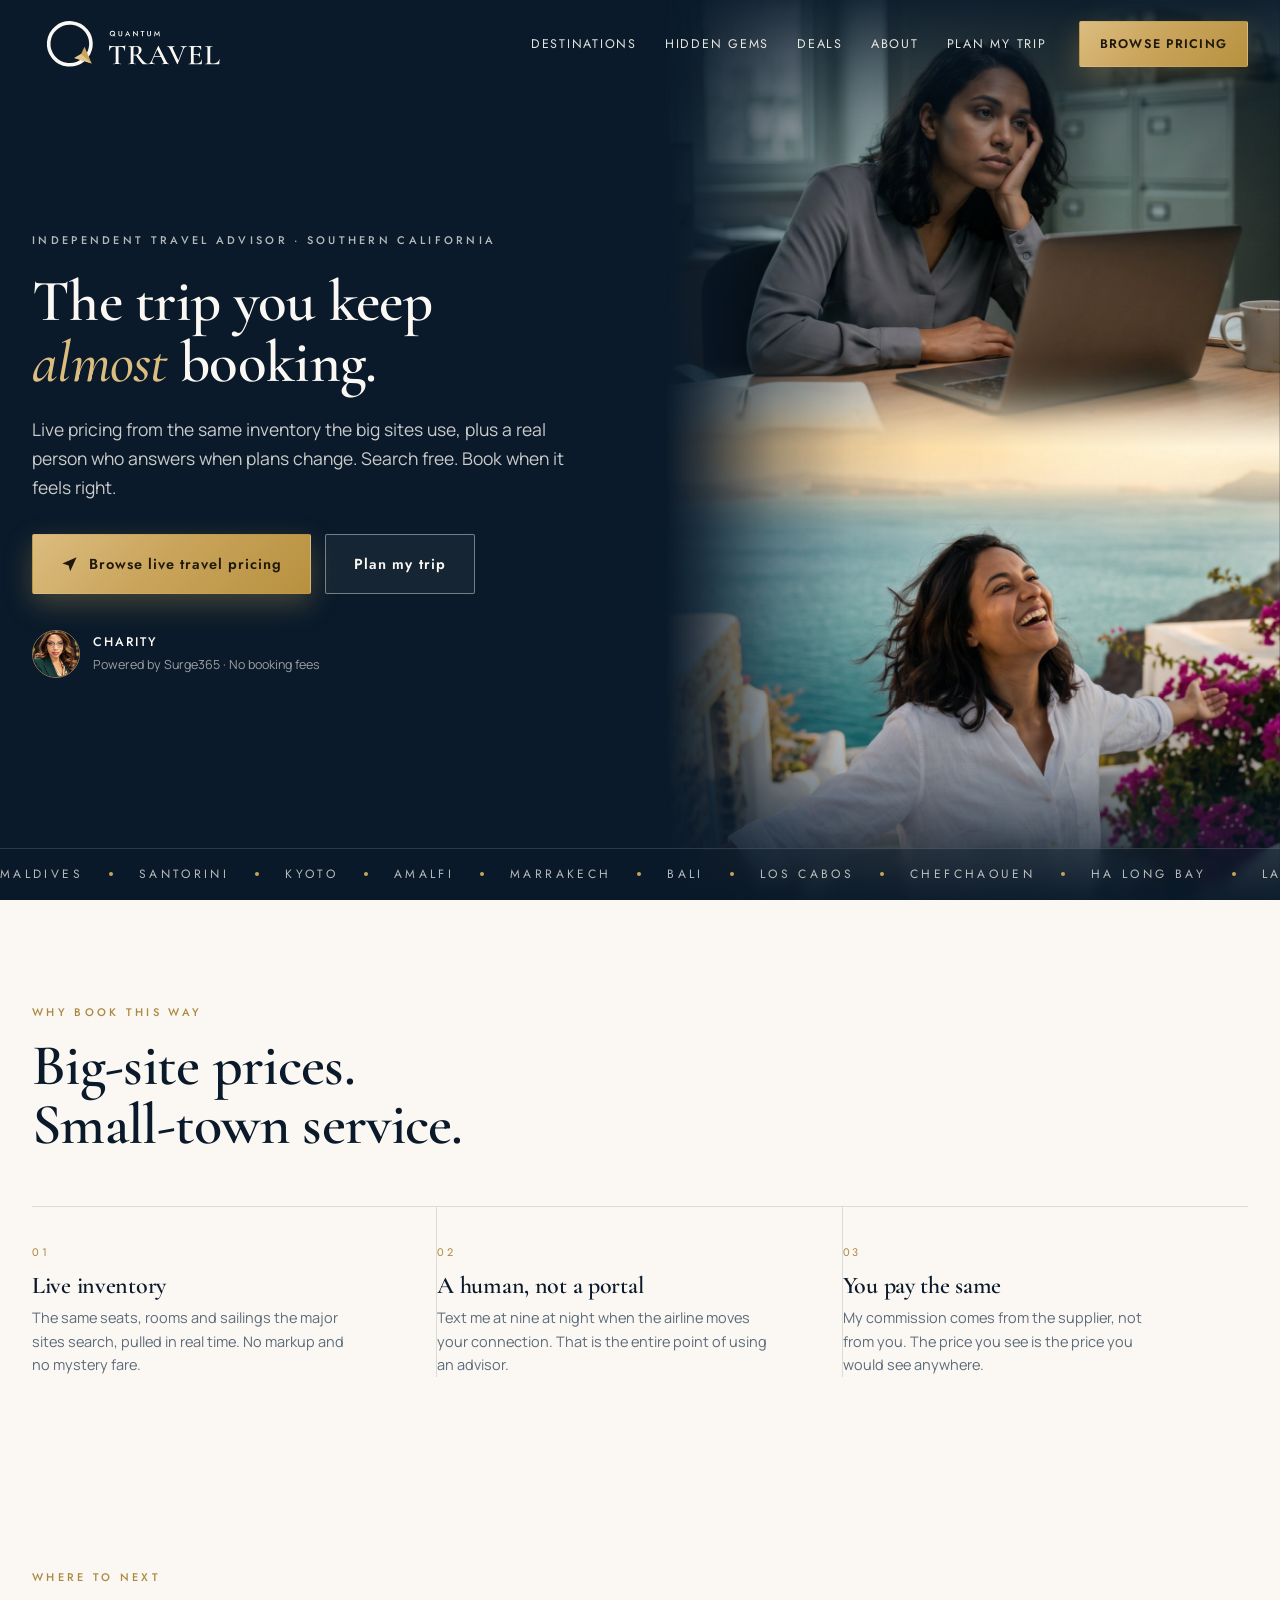
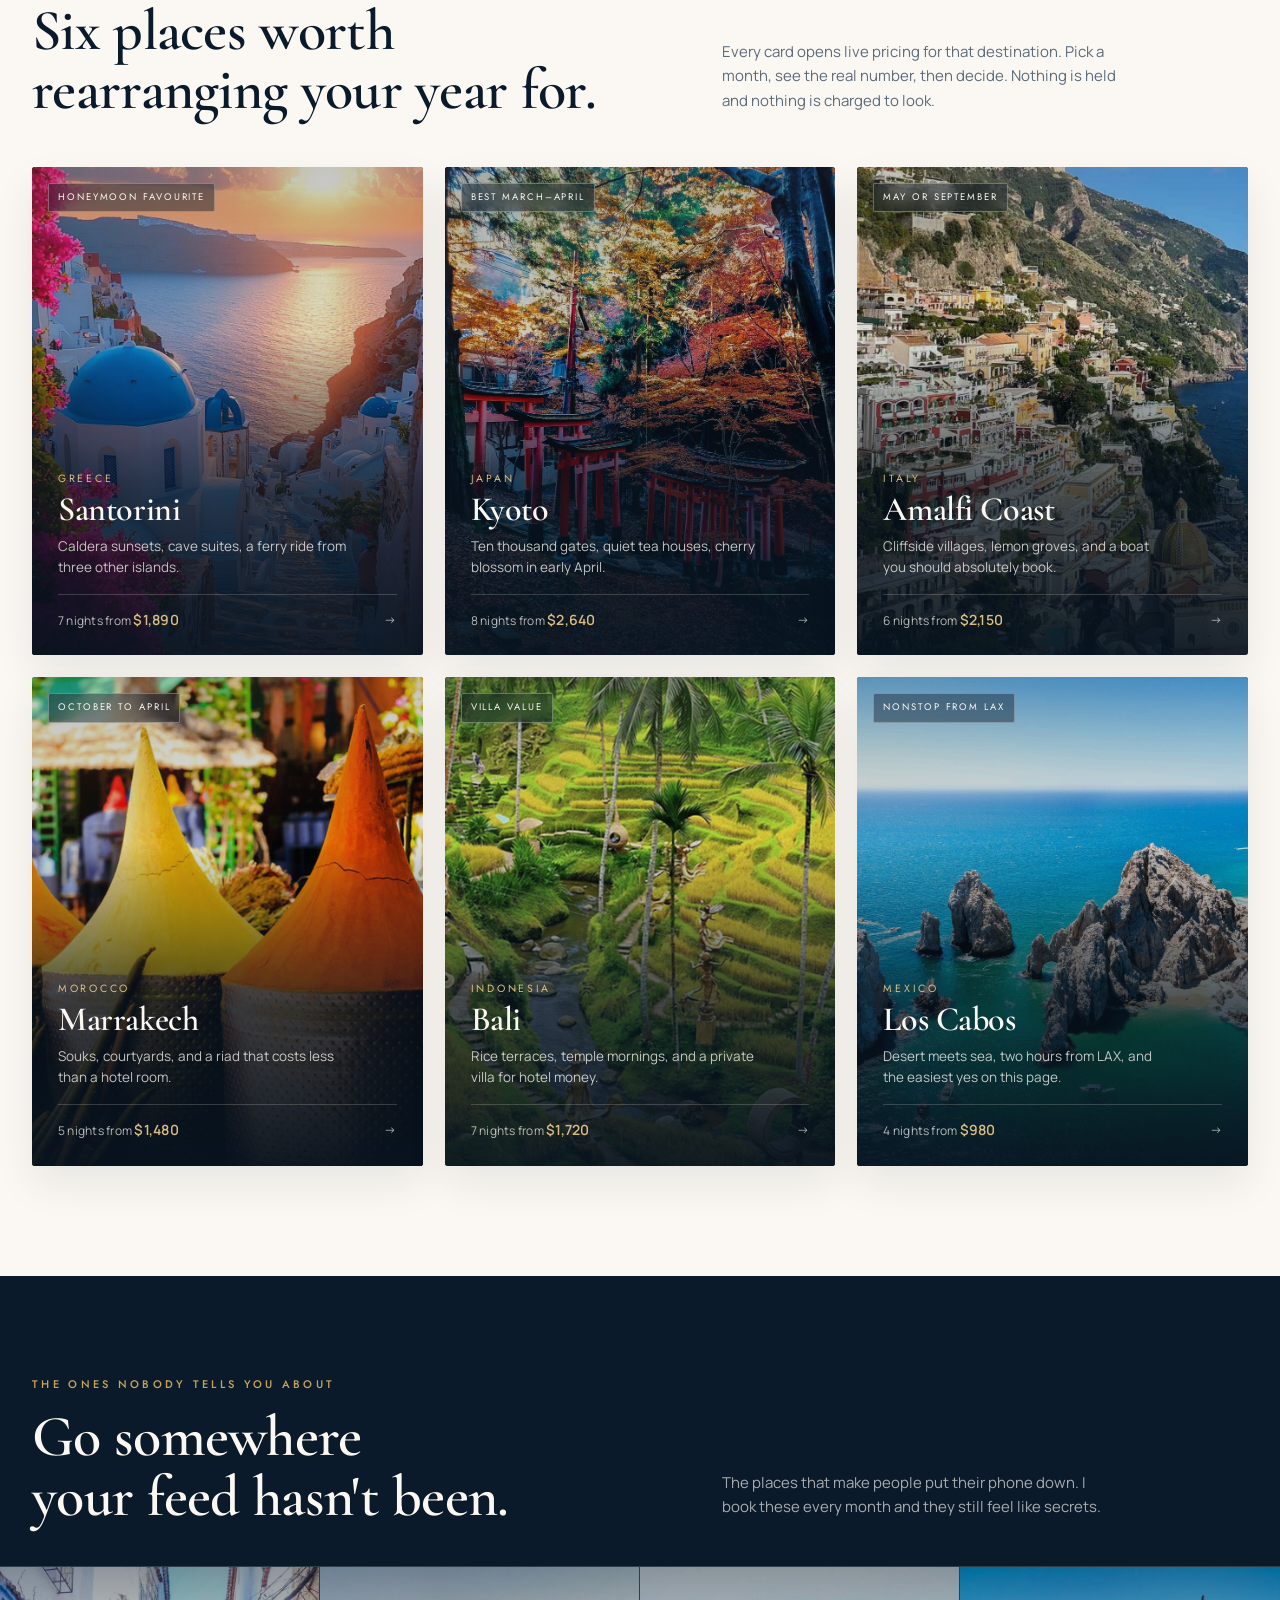
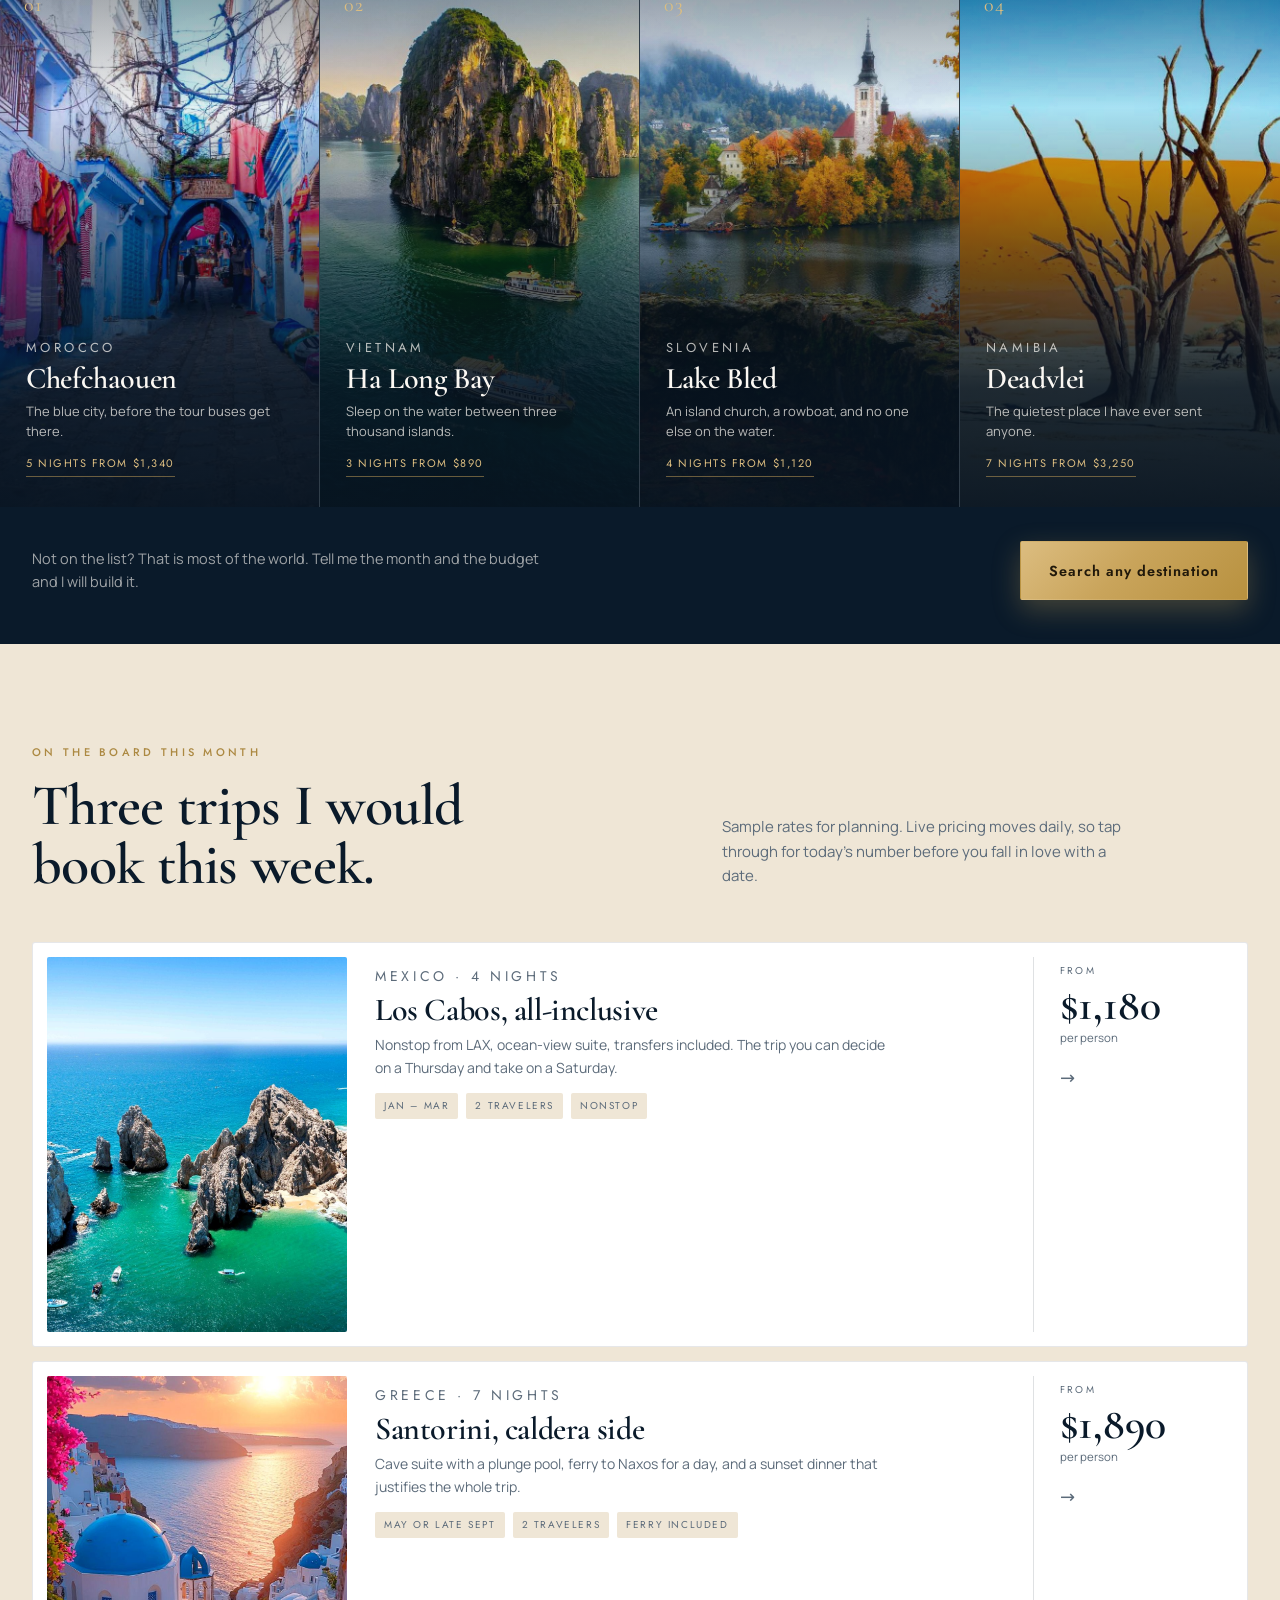
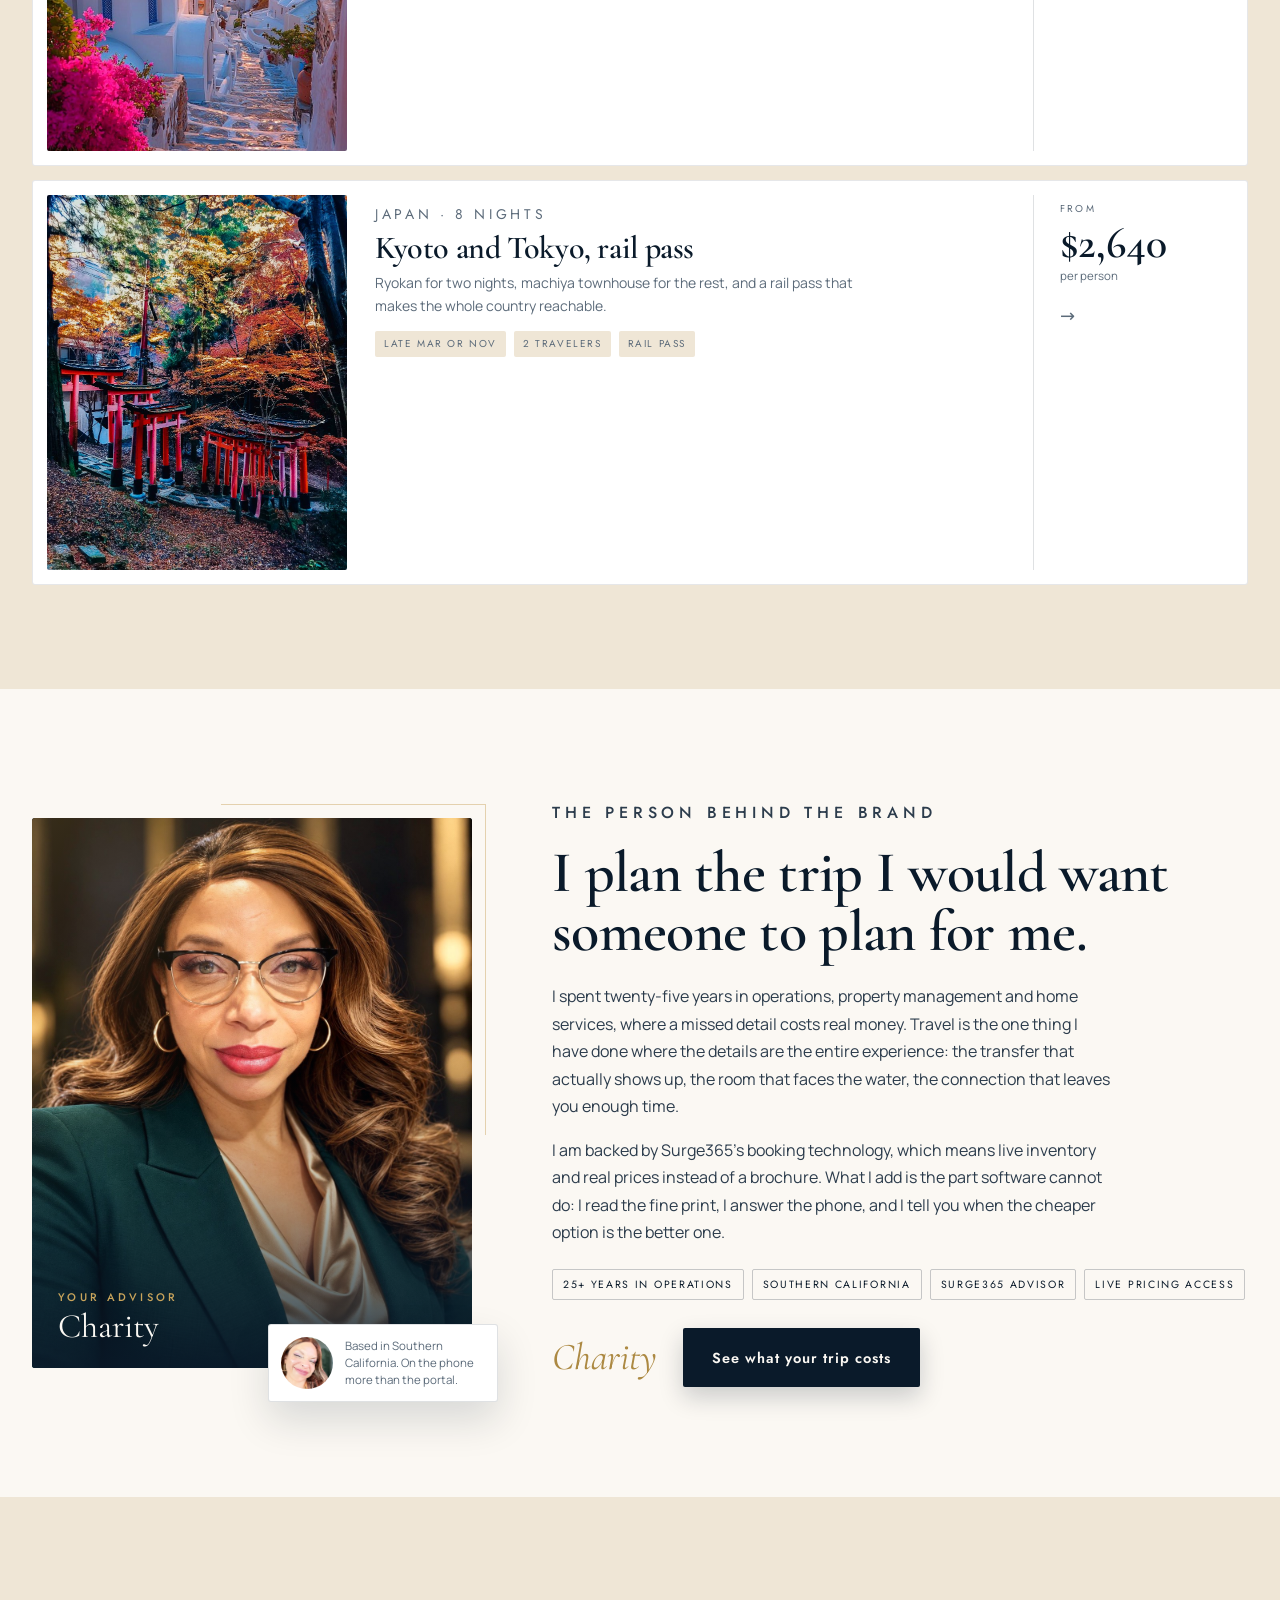
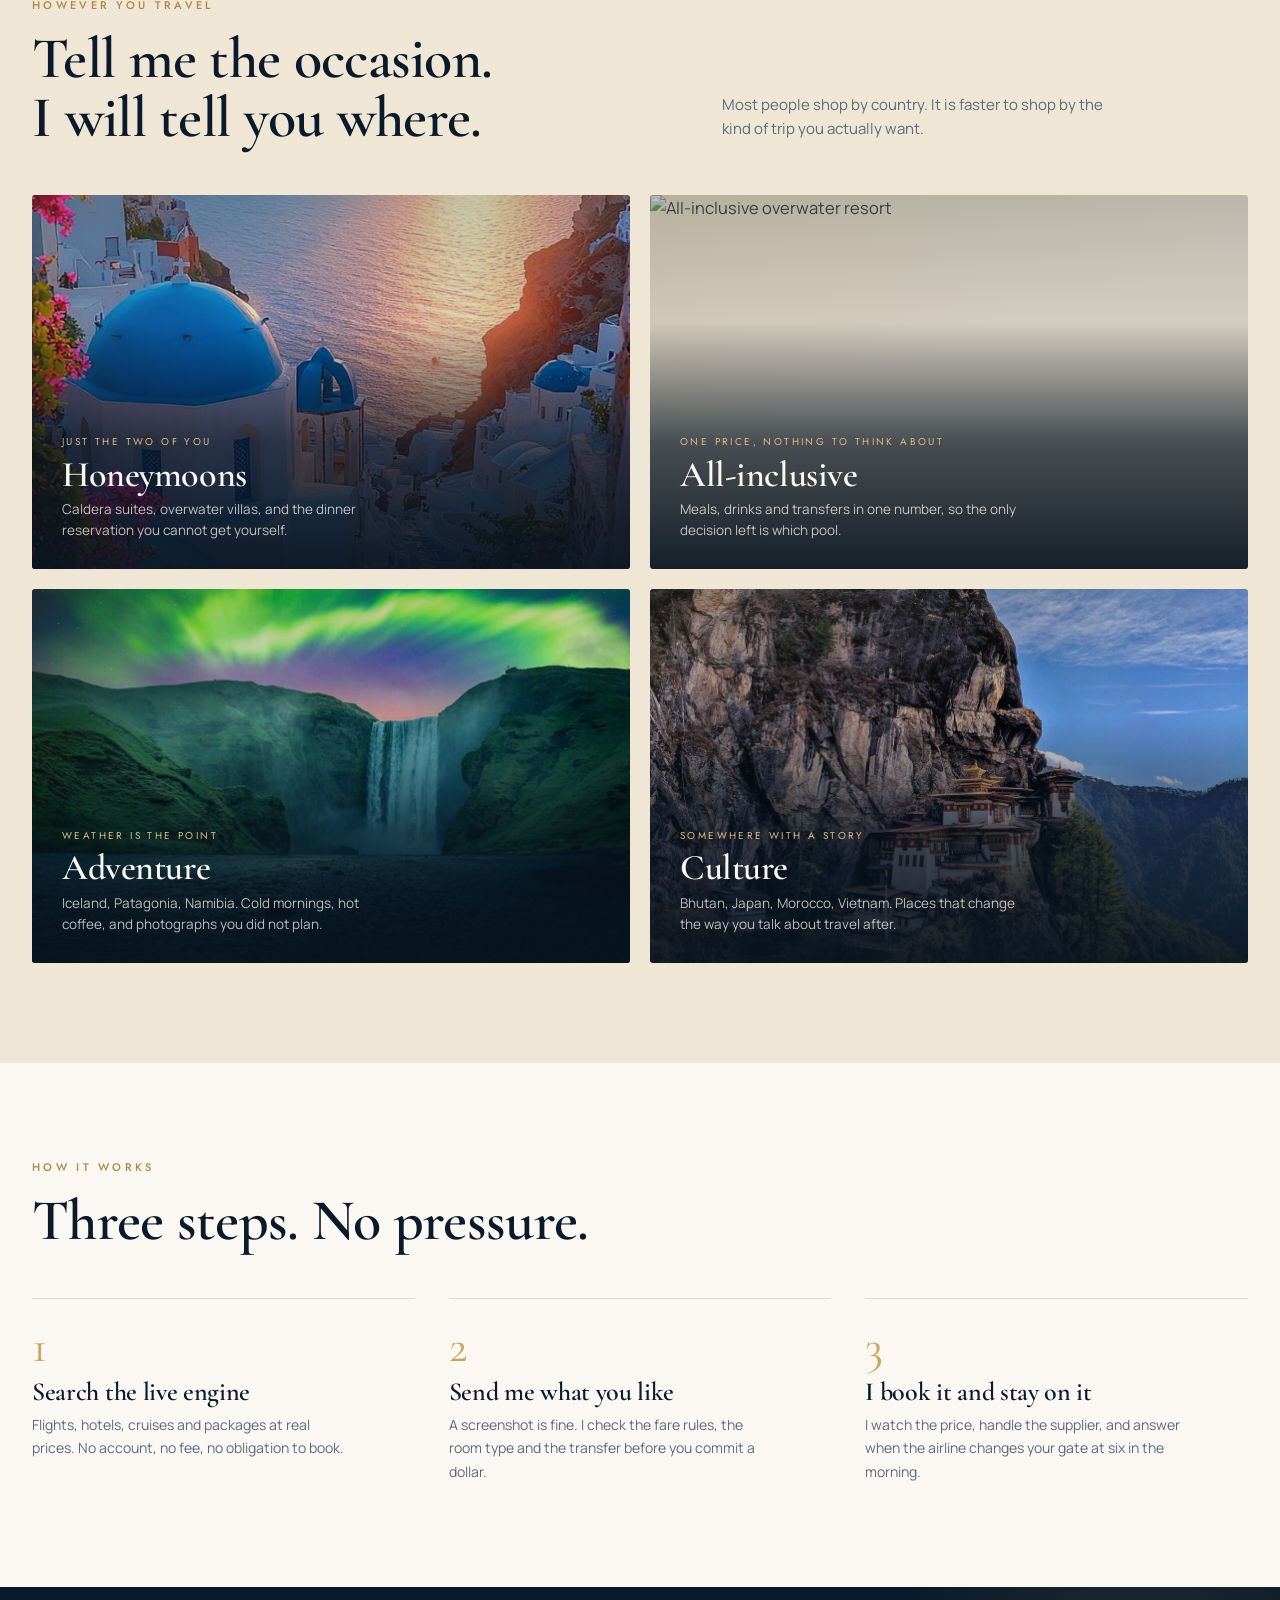
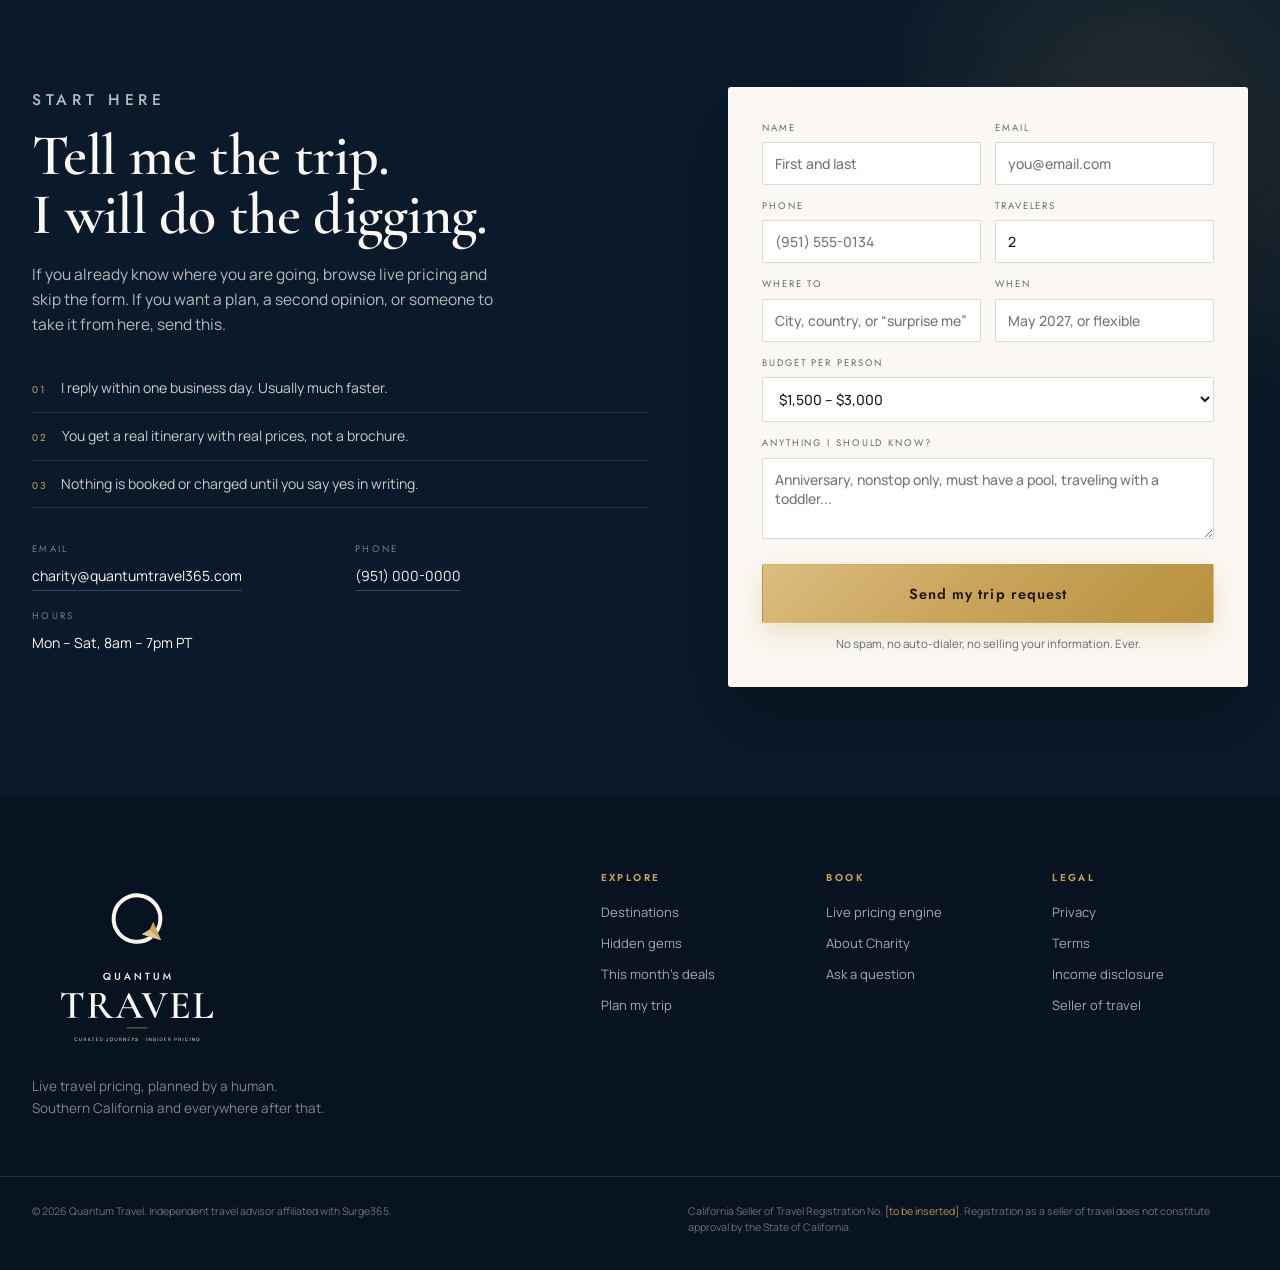
==== commit fb768e3f: "Rebuild hero as a before-and-after split with a racially ambiguous lead" ====
--- a/index.html
+++ b/index.html
@@ -12,13 +12,13 @@
 <meta property="og:url" content="https://quantumtravel365.com/">
 <meta property="og:title" content="Quantum Travel">
 <meta property="og:description" content="The trip you keep almost booking. Live travel pricing, planned by a human.">
-<meta property="og:image" content="https://quantumtravel365.com/assets/places/hero-maldives.jpg">
-<meta property="og:image:width" content="2400">
-<meta property="og:image:height" content="1350">
+<meta property="og:image" content="https://quantumtravel365.com/assets/places/og-image.jpg">
+<meta property="og:image:width" content="1200">
+<meta property="og:image:height" content="675">
 <meta name="twitter:card" content="summary_large_image">
 <meta name="twitter:title" content="Quantum Travel">
 <meta name="twitter:description" content="The trip you keep almost booking. Live travel pricing, planned by a human.">
-<meta name="twitter:image" content="https://quantumtravel365.com/assets/places/hero-maldives.jpg">
+<meta name="twitter:image" content="https://quantumtravel365.com/assets/places/og-image.jpg">
 <link rel="icon" href="assets/brand/logo-icon.svg" type="image/svg+xml">
 <link rel="icon" href="assets/brand/favicon-32.png" sizes="32x32" type="image/png">
 <link rel="apple-touch-icon" href="assets/brand/app-icon-180.png">
@@ -35,7 +35,7 @@
   "alternateName": "Quantum Travel Co.",
   "description": "Independent travel advisory offering live pricing on flights, hotels, cruises and packages, planned by a human.",
   "url": "https://quantumtravel365.com/",
-  "image": "https://quantumtravel365.com/assets/places/hero-maldives.jpg",
+  "image": "https://quantumtravel365.com/assets/places/og-image.jpg",
   "founder": { "@type": "Person", "name": "Charity", "jobTitle": "Independent Travel Advisor" },
   "areaServed": { "@type": "Country", "name": "United States" },
   "knowsAbout": ["Flights","Hotels","Cruises","All-inclusive resorts","Honeymoons","Group travel","Travel insurance"],
@@ -77,13 +77,7 @@
 
 <!-- HERO -->
 <section class="hero" id="top">
-  <div class="hero-media">
-    <img src="assets/places/hero-maldives.jpg" alt="Overwater villas on a turquoise lagoon in the Maldives" fetchpriority="high">
-  </div>
-  <div class="hero-veil" aria-hidden="true"></div>
-  <div class="hero-wash" aria-hidden="true"></div>
-
-  <div class="wrap hero-inner">
+  <div class="hero-grid">
     <div class="hero-copy">
       <p class="eyebrow light reveal">Independent travel advisor · Southern California</p>
       <h1 class="reveal">The trip you keep<br><em>almost</em> booking.</h1>
@@ -103,8 +97,11 @@
         </div>
       </div>
     </div>
-  </div>
-
+    <div class="hero-visual">
+      <img src="assets/places/hero-transformation.jpg" alt="The same traveler at a desk, bored with the week, and laughing with her arms open on a sunlit Mediterranean terrace" fetchpriority="high">
+      <div class="hero-visual-grad" aria-hidden="true"></div>
+    </div>
+  </div>
   <div class="hero-strip">
     <div class="marquee">
       <div class="marquee-track">
--- a/styles.css
+++ b/styles.css
@@ -81,26 +81,24 @@
 .mobile-menu .btn{font-family:var(--label);font-size:14px;margin-top:10px;align-self:flex-start}
 
 /* ---------- hero ---------- */
-.hero{position:relative;min-height:100vh;min-height:100svh;display:flex;flex-direction:column;justify-content:center;overflow:hidden;background:var(--navy)}
-.hero-media{position:absolute;inset:0;z-index:0}
-.hero-media img{width:100%;height:100%;object-fit:cover;object-position:center;transform:scale(1.06);animation:heroZoom 14s var(--ease) forwards}
-@keyframes heroZoom{to{transform:scale(1)}}
-.hero-veil{position:absolute;inset:0;z-index:1;background:
-  linear-gradient(100deg,rgba(10,26,42,.97) 0%,rgba(10,26,42,.93) 32%,rgba(10,26,42,.72) 52%,rgba(10,26,42,.24) 80%,rgba(10,26,42,.34) 100%),
-  linear-gradient(0deg,rgba(10,26,42,.98) 0%,rgba(10,26,42,.35) 26%,transparent 55%)}
-.hero-wash{position:absolute;inset:0;z-index:2;pointer-events:none;mix-blend-mode:soft-light;opacity:.85;
-  background:
-    radial-gradient(60% 55% at 82% 18%,rgba(240,168,104,.75),transparent 70%),
-    radial-gradient(45% 45% at 12% 82%,rgba(47,198,184,.55),transparent 72%)}
-.hero-inner{position:relative;z-index:3;width:100%;padding-top:120px;padding-bottom:130px}
-.hero-copy{max-width:760px}
-.hero h1{color:var(--ivory);margin:6px 0 0}
-.hero-sub{color:rgba(251,248,243,.82);font-size:18px;line-height:1.65;max-width:530px;margin-top:24px}
-.hero-cta{display:flex;flex-wrap:wrap;gap:14px;margin-top:34px}
-.hero-trust{display:flex;align-items:center;gap:13px;margin-top:38px}
-.hero-trust img{width:50px;height:50px;border-radius:50%;object-fit:cover;border:1px solid rgba(201,164,91,.65)}
+.hero{position:relative;min-height:100vh;min-height:100svh;display:flex;flex-direction:column;overflow:hidden;background:var(--navy)}
+.hero-grid{flex:1;display:grid;grid-template-columns:minmax(0,52%) minmax(0,48%);min-height:0}
+.hero-copy{display:flex;flex-direction:column;justify-content:center;padding:128px 44px 118px max(32px,calc((100vw - 1240px)/2))}
+.hero-copy > *{max-width:565px}
+.hero h1{color:var(--ivory);margin:8px 0 0;font-size:clamp(40px,4.6vw,66px);line-height:1.03}
+.hero-sub{color:rgba(251,248,243,.8);font-size:17.5px;line-height:1.65;margin-top:22px}
+.hero-cta{display:flex;flex-wrap:wrap;gap:14px;margin-top:32px}
+.hero-trust{display:flex;align-items:center;gap:13px;margin-top:36px}
+.hero-trust img{width:48px;height:48px;border-radius:50%;object-fit:cover;border:1px solid rgba(201,164,91,.65)}
 .hero-trust strong{display:block;font-family:var(--label);font-size:12.5px;letter-spacing:.16em;text-transform:uppercase;color:var(--ivory);font-weight:500}
 .hero-trust span{display:block;font-size:12.5px;color:rgba(251,248,243,.6);margin-top:2px}
+.hero-visual{position:relative;overflow:hidden;background:#0d2233}
+.hero-visual img{width:100%;height:100%;object-fit:cover;object-position:50% 44%;animation:heroZoom 16s var(--ease) forwards}
+@keyframes heroZoom{from{transform:scale(1.05)}to{transform:scale(1)}}
+.hero-visual-grad{position:absolute;inset:0;pointer-events:none;background:
+  linear-gradient(90deg,var(--navy) 0%,rgba(10,26,42,.82) 6%,rgba(10,26,42,.34) 18%,rgba(10,26,42,.08) 30%,transparent 42%),
+  linear-gradient(180deg,rgba(10,26,42,.9) 0%,rgba(10,26,42,.32) 13%,transparent 27%),
+  linear-gradient(0deg,rgba(10,26,42,.96) 0%,rgba(10,26,42,.28) 15%,transparent 30%)}
 
 .hero-strip{position:absolute;left:0;right:0;bottom:0;z-index:4;border-top:1px solid rgba(251,248,243,.14);background:rgba(10,26,42,.4);backdrop-filter:blur(6px);overflow:hidden}
 .marquee{overflow:hidden;padding:16px 0}
@@ -287,7 +285,7 @@
 @media (prefers-reduced-motion:reduce){
   *{animation-duration:.01ms!important;animation-iteration-count:1!important;transition-duration:.01ms!important;scroll-behavior:auto!important}
   .reveal{opacity:1;transform:none}
-  .hero-media img{transform:none}
+  .hero-visual img{transform:none}
 }
 
 /* ---------- responsive ---------- */
@@ -316,13 +314,20 @@
   .nav-inner{height:72px}
   .nav-logo img{width:162px}
   .nav.solid .nav-logo img{width:150px}
-  .hero-inner{padding-top:110px;padding-bottom:110px}
-  .hero-veil{background:linear-gradient(180deg,rgba(10,26,42,.92) 0%,rgba(10,26,42,.74) 28%,rgba(10,26,42,.86) 72%,rgba(10,26,42,.97) 100%)}
-  .hero-wash{opacity:.5}
-  .hero-sub{font-size:16px}
-  .hero-cta{flex-direction:column;align-items:stretch}
+  .hero-grid{grid-template-columns:1fr}
+  .hero-visual{order:-1;height:44vh;min-height:330px;max-height:390px}
+  .hero-visual img{object-position:50% 42%}
+  .hero-visual-grad{background:
+    linear-gradient(180deg,rgba(10,26,42,.95) 0%,rgba(10,26,42,.55) 10%,transparent 24%),
+    linear-gradient(0deg,var(--navy) 0%,rgba(10,26,42,.55) 10%,transparent 26%)}
+  .hero-copy{padding:34px 22px 40px;max-width:none}
+  .hero-copy > *{max-width:none}
+  .hero h1{font-size:clamp(36px,9.9vw,48px)}
+  .hero-sub{font-size:15.5px;margin-top:16px}
+  .hero-cta{flex-direction:column;align-items:stretch;margin-top:24px}
   .hero-cta .btn{width:100%}
-  .hero-trust img{width:44px;height:44px}
+  .hero-trust{margin-top:26px}
+  .hero-trust img{width:42px;height:42px}
   .value{padding:70px 0}
   .value-grid{grid-template-columns:1fr}
   .value-item{border-right:0;border-bottom:1px solid var(--line);padding:22px 0}
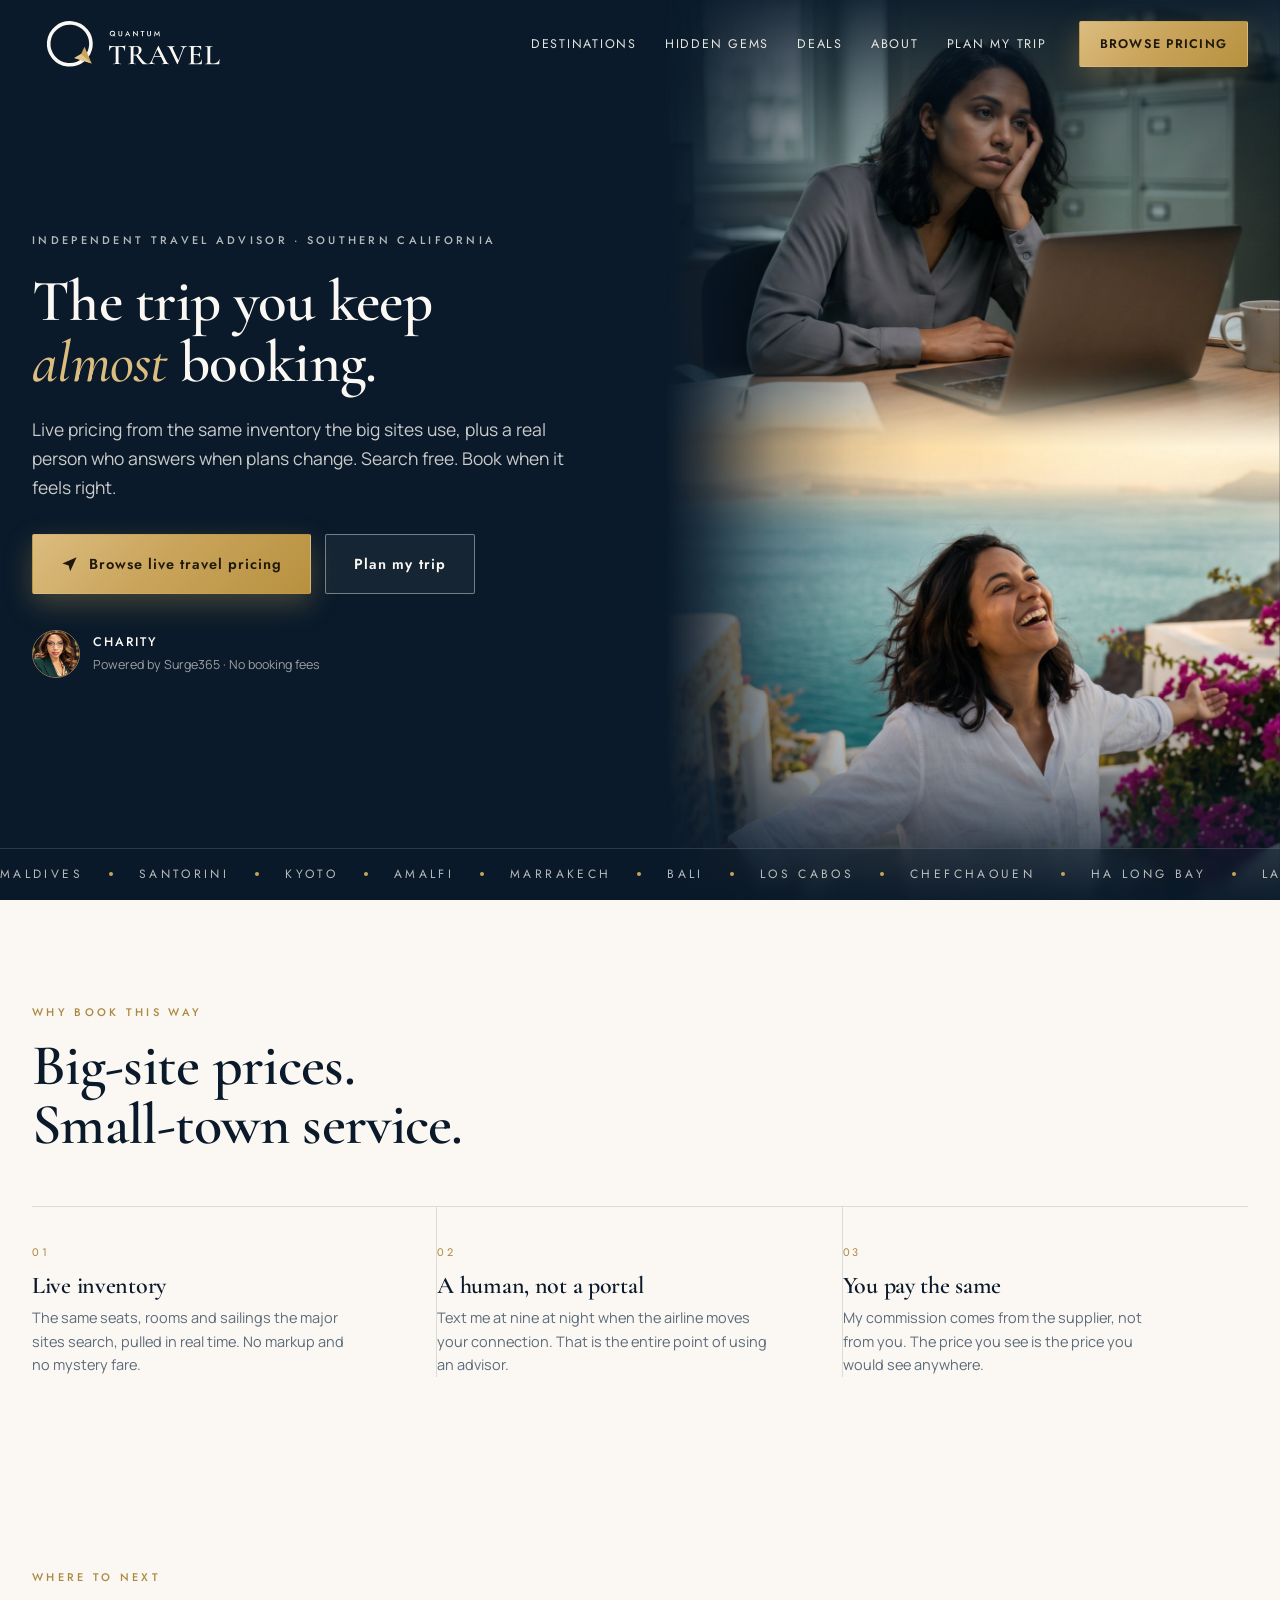
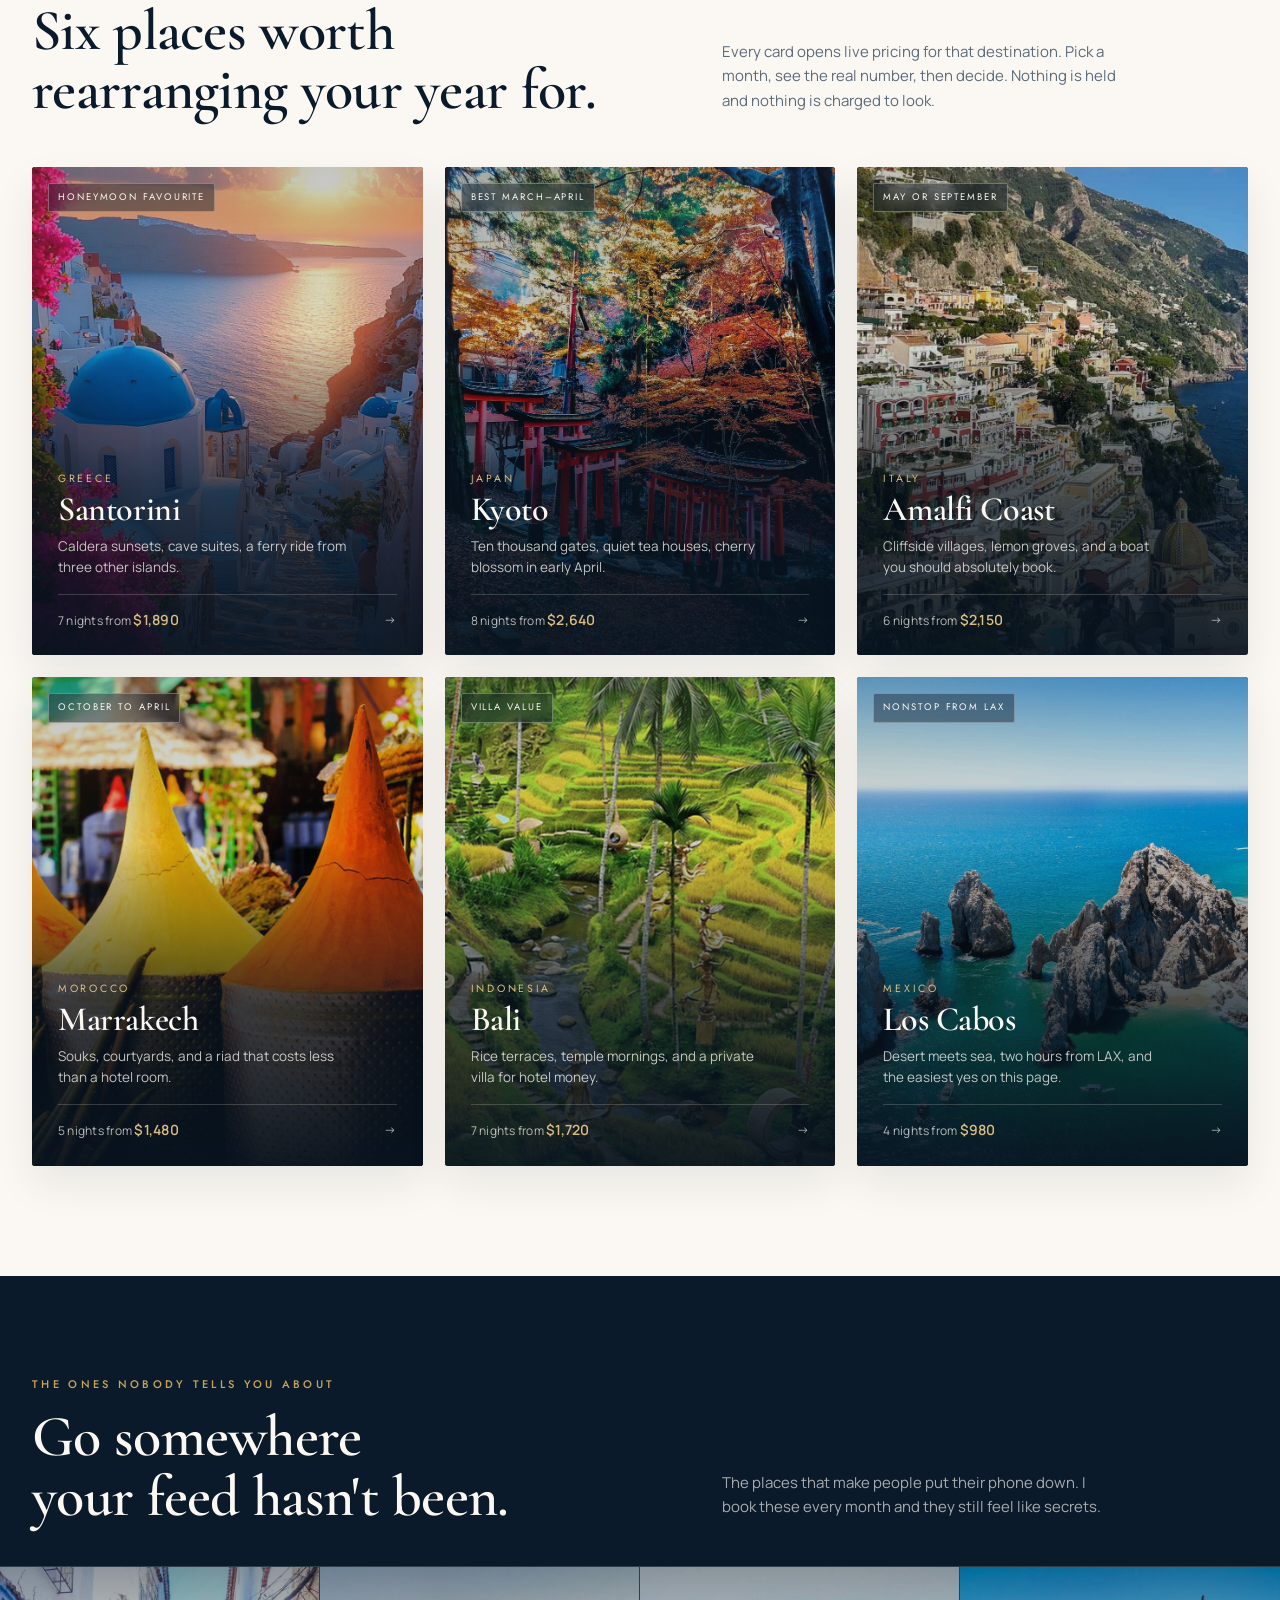
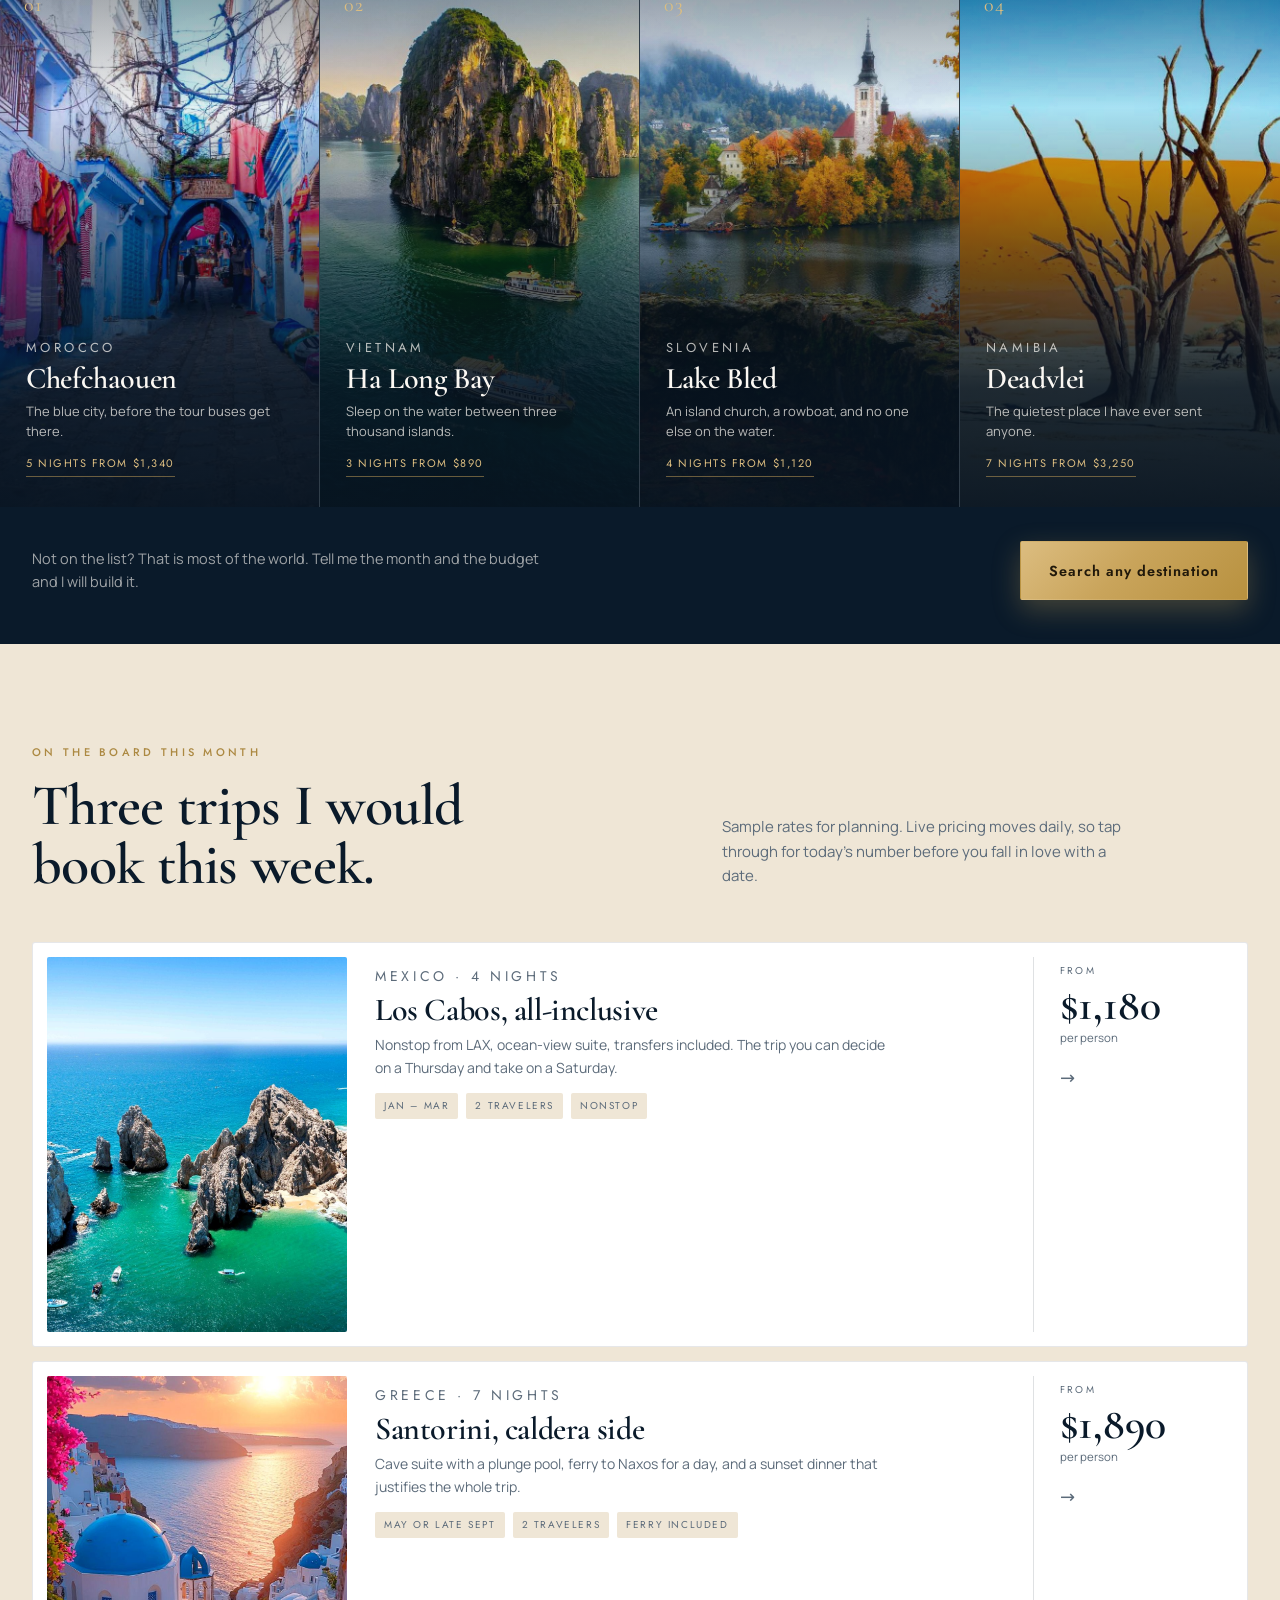
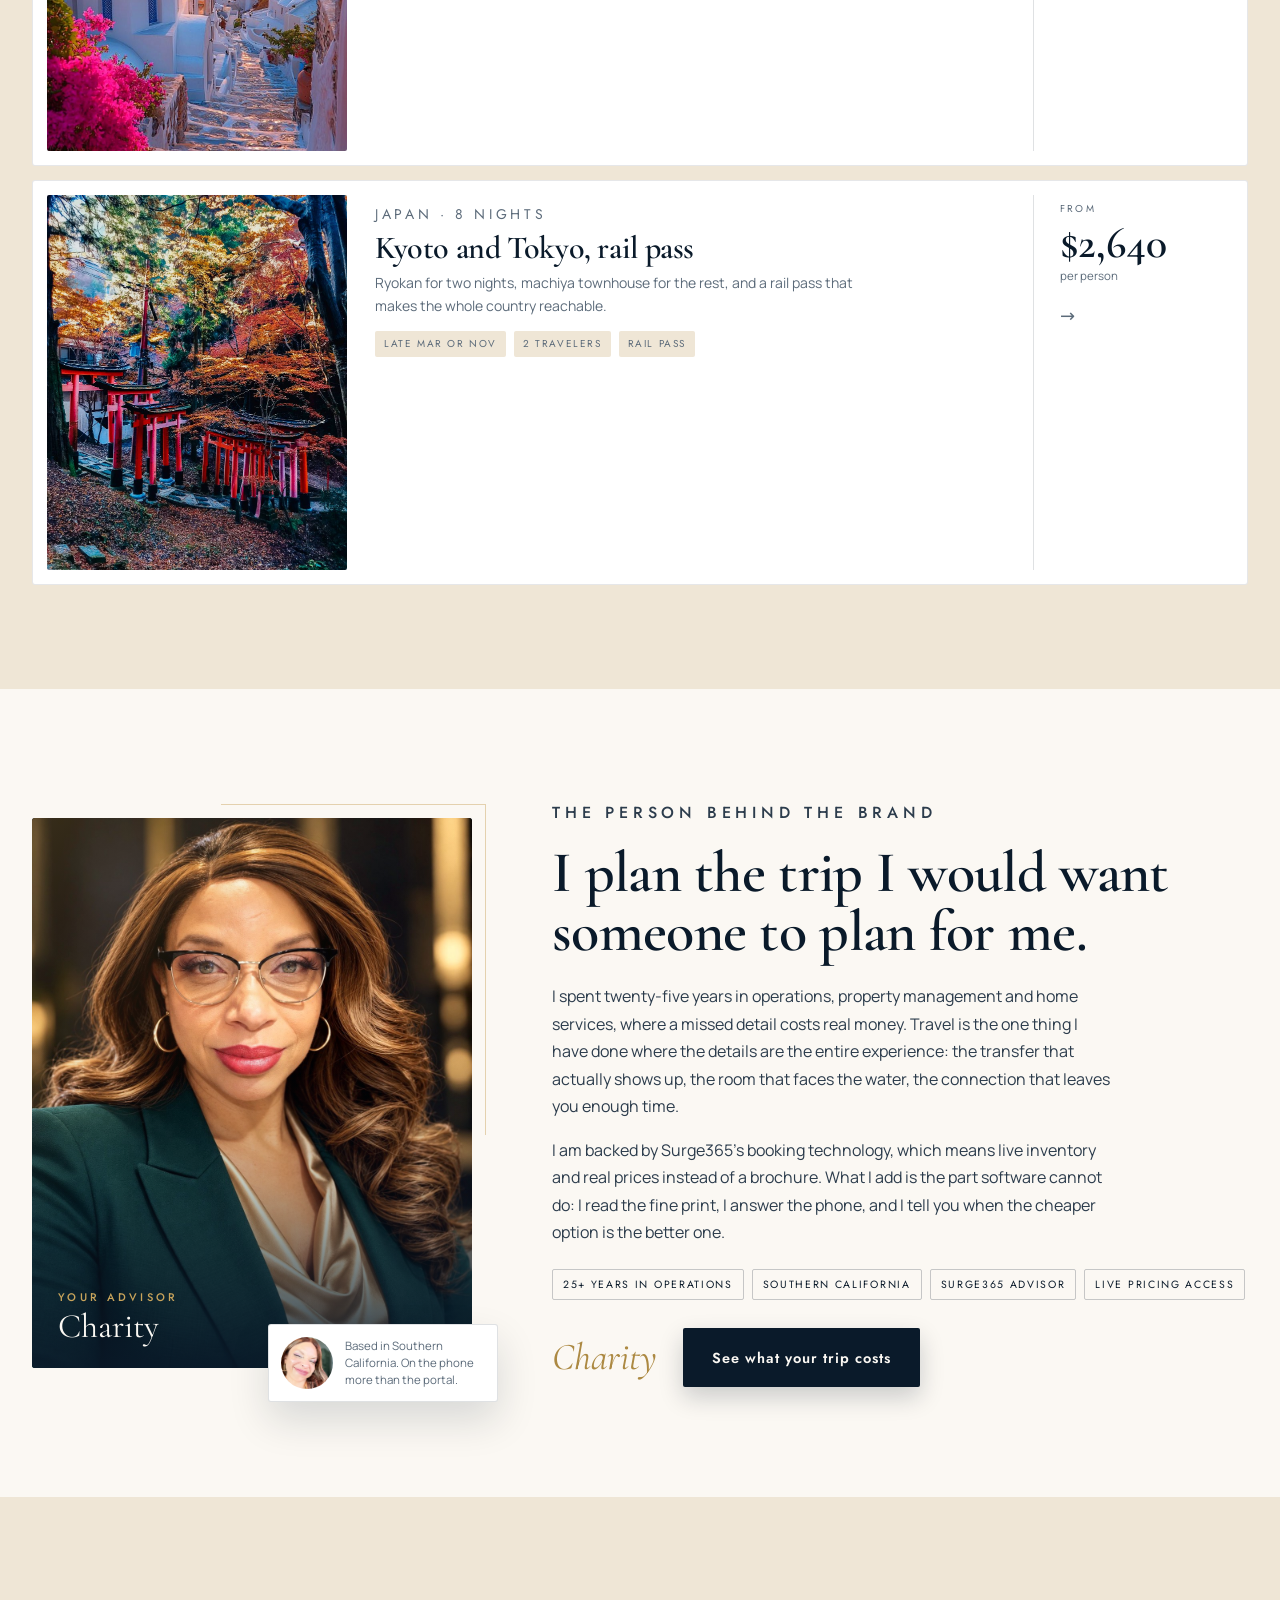
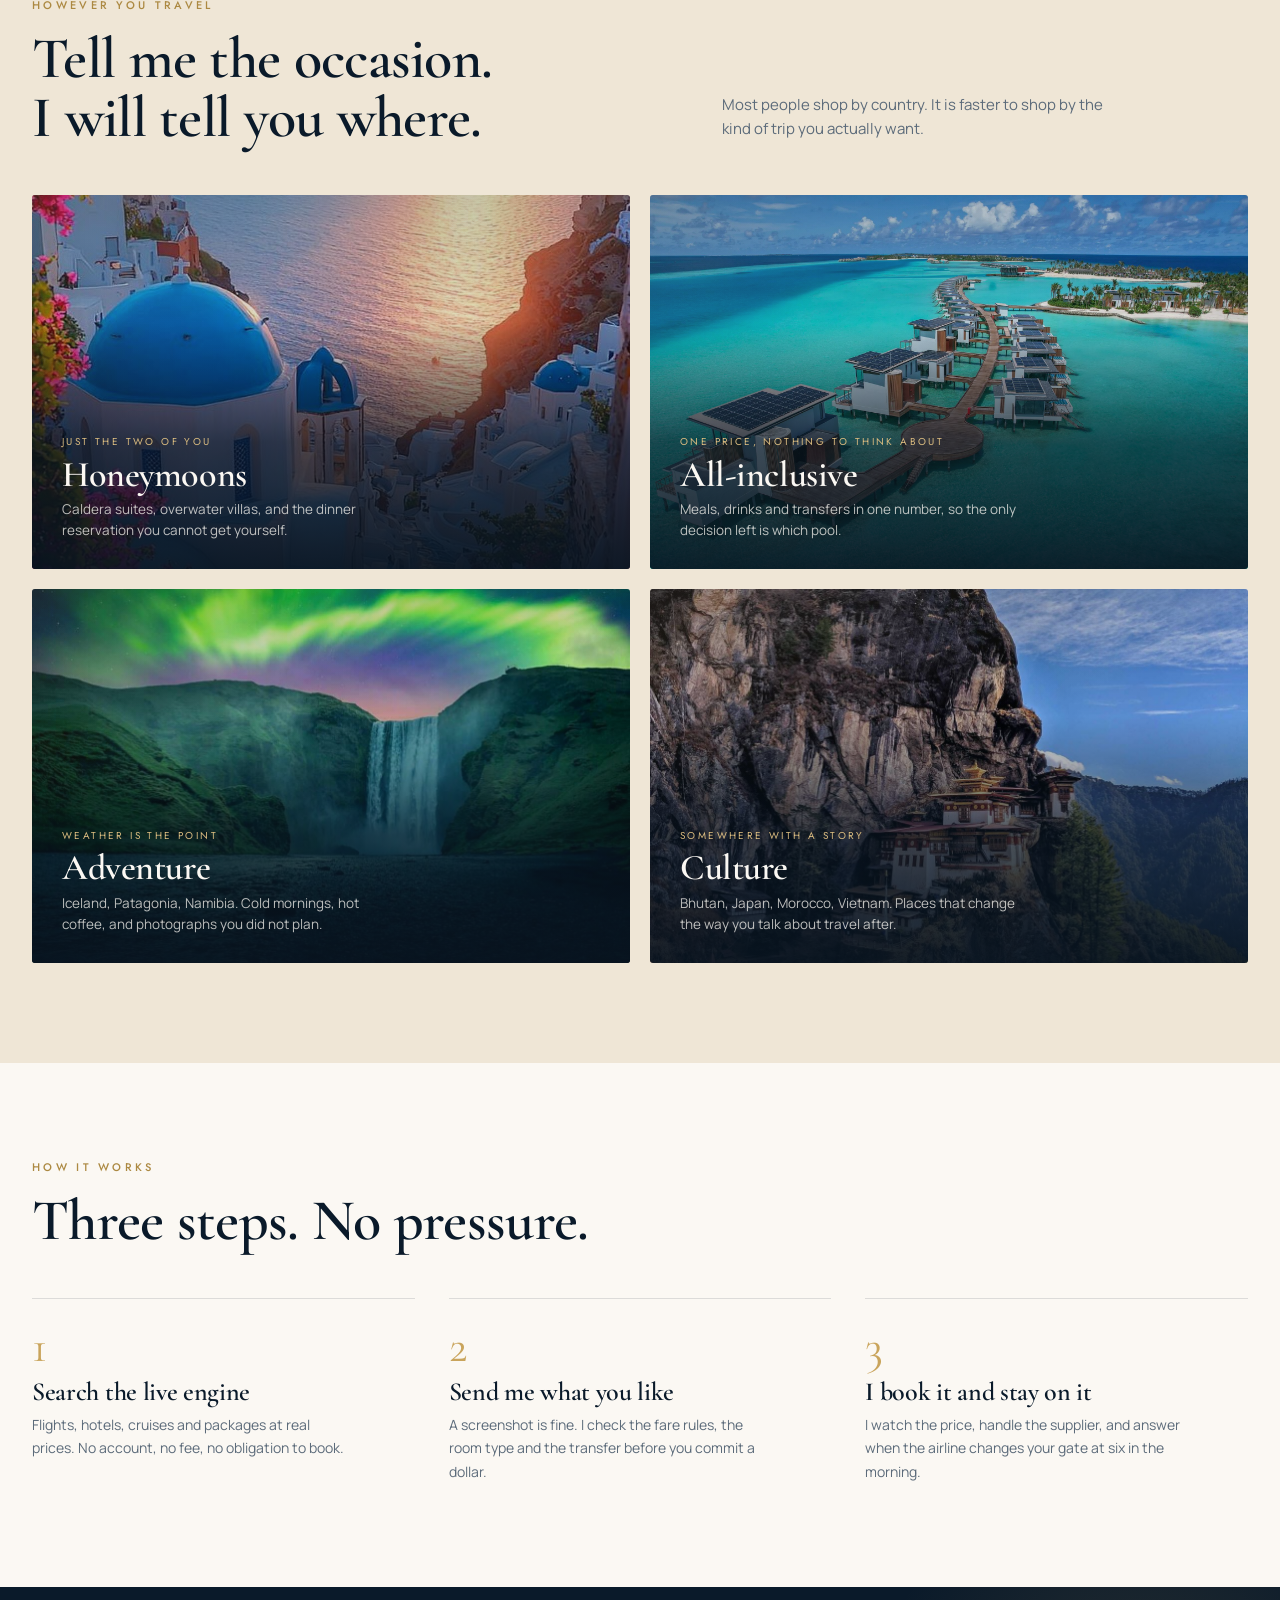
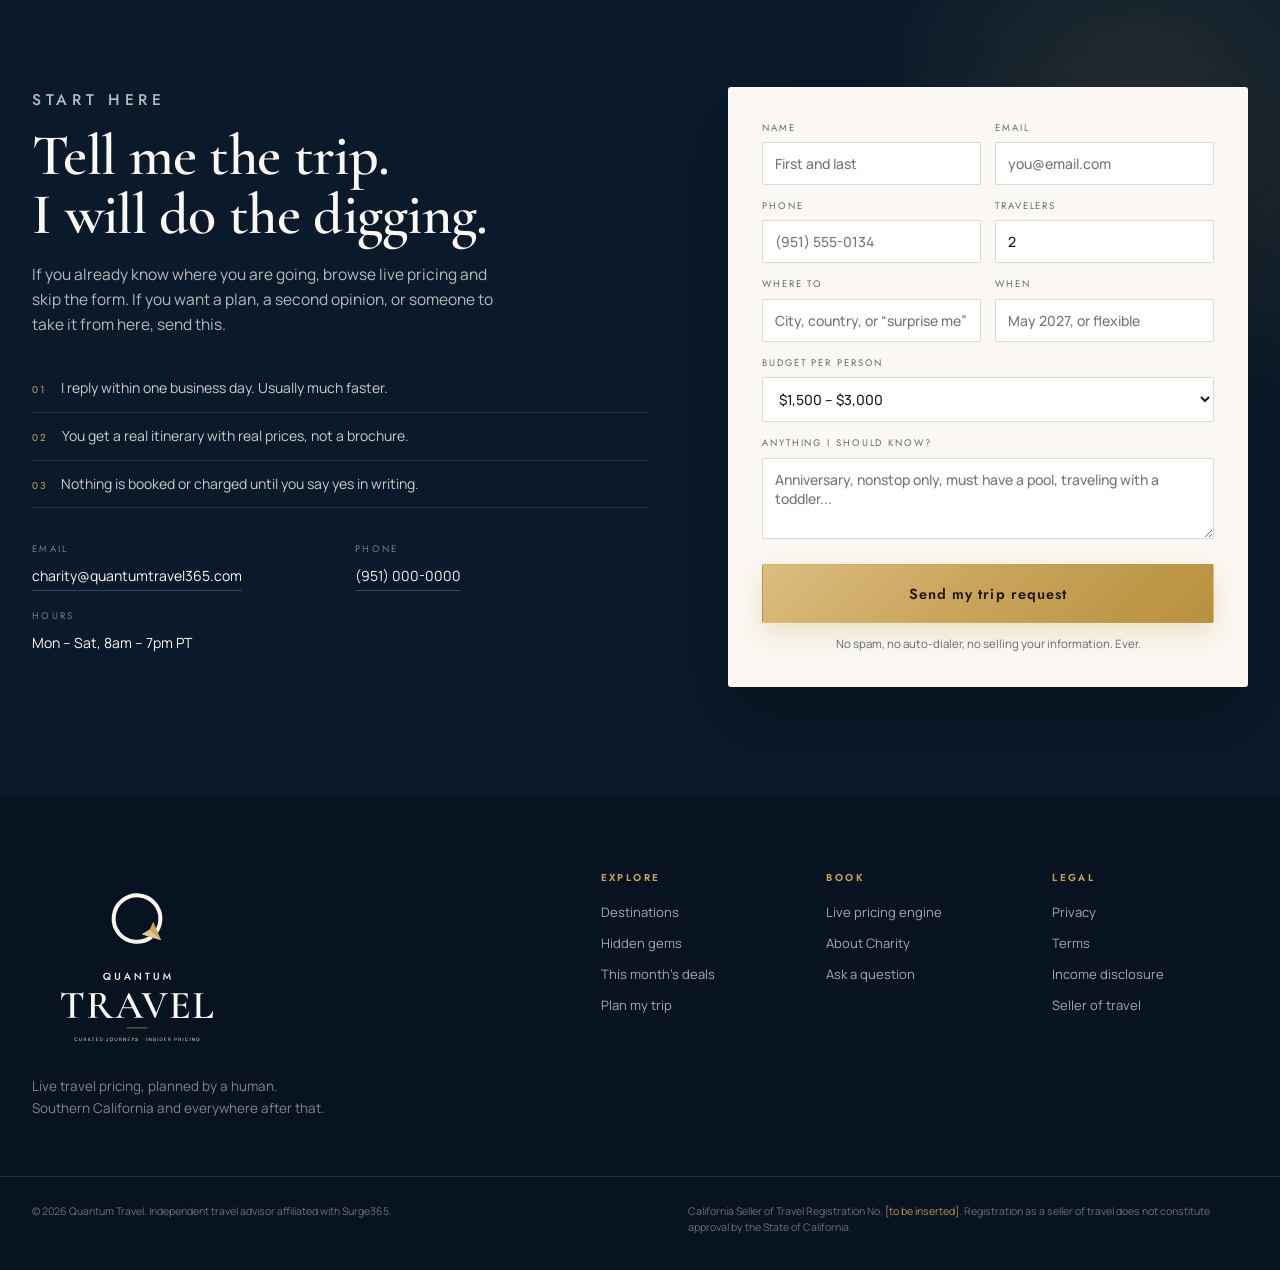
==== commit 04e16723: "Keep the overwater resort image for the all-inclusive card" ====
--- a/index.html
+++ b/index.html
@@ -412,7 +412,7 @@
         <div class="style-body"><span>Just the two of you</span><h3>Honeymoons</h3><p>Caldera suites, overwater villas, and the dinner reservation you cannot get yourself.</p></div>
       </a>
       <a class="style-card reveal js-book" href="#" target="_blank" rel="noopener">
-        <img src="assets/places/hero-maldives.jpg" alt="All-inclusive overwater resort" loading="lazy">
+        <img src="assets/places/style-allinclusive.jpg" alt="All-inclusive overwater resort" loading="lazy">
         <div class="card-grad"></div>
         <div class="style-body"><span>One price, nothing to think about</span><h3>All-inclusive</h3><p>Meals, drinks and transfers in one number, so the only decision left is which pool.</p></div>
       </a>
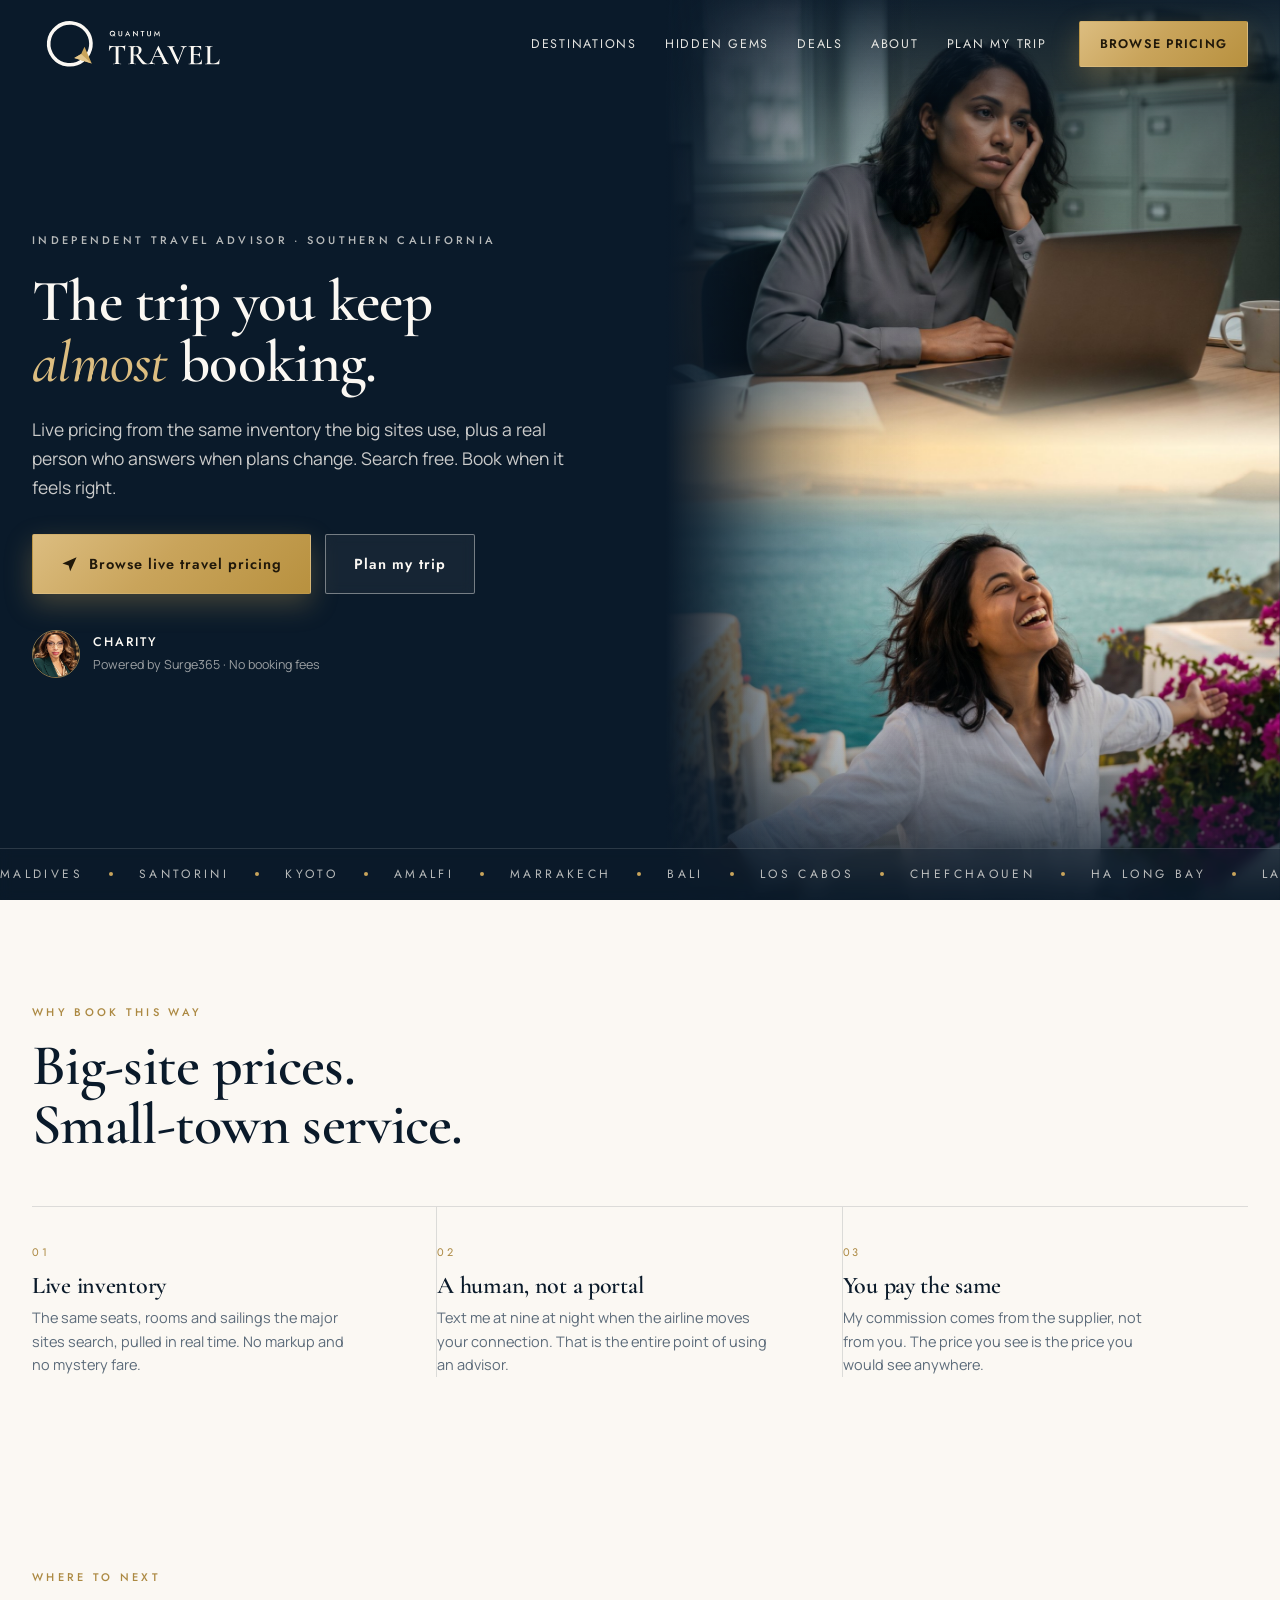
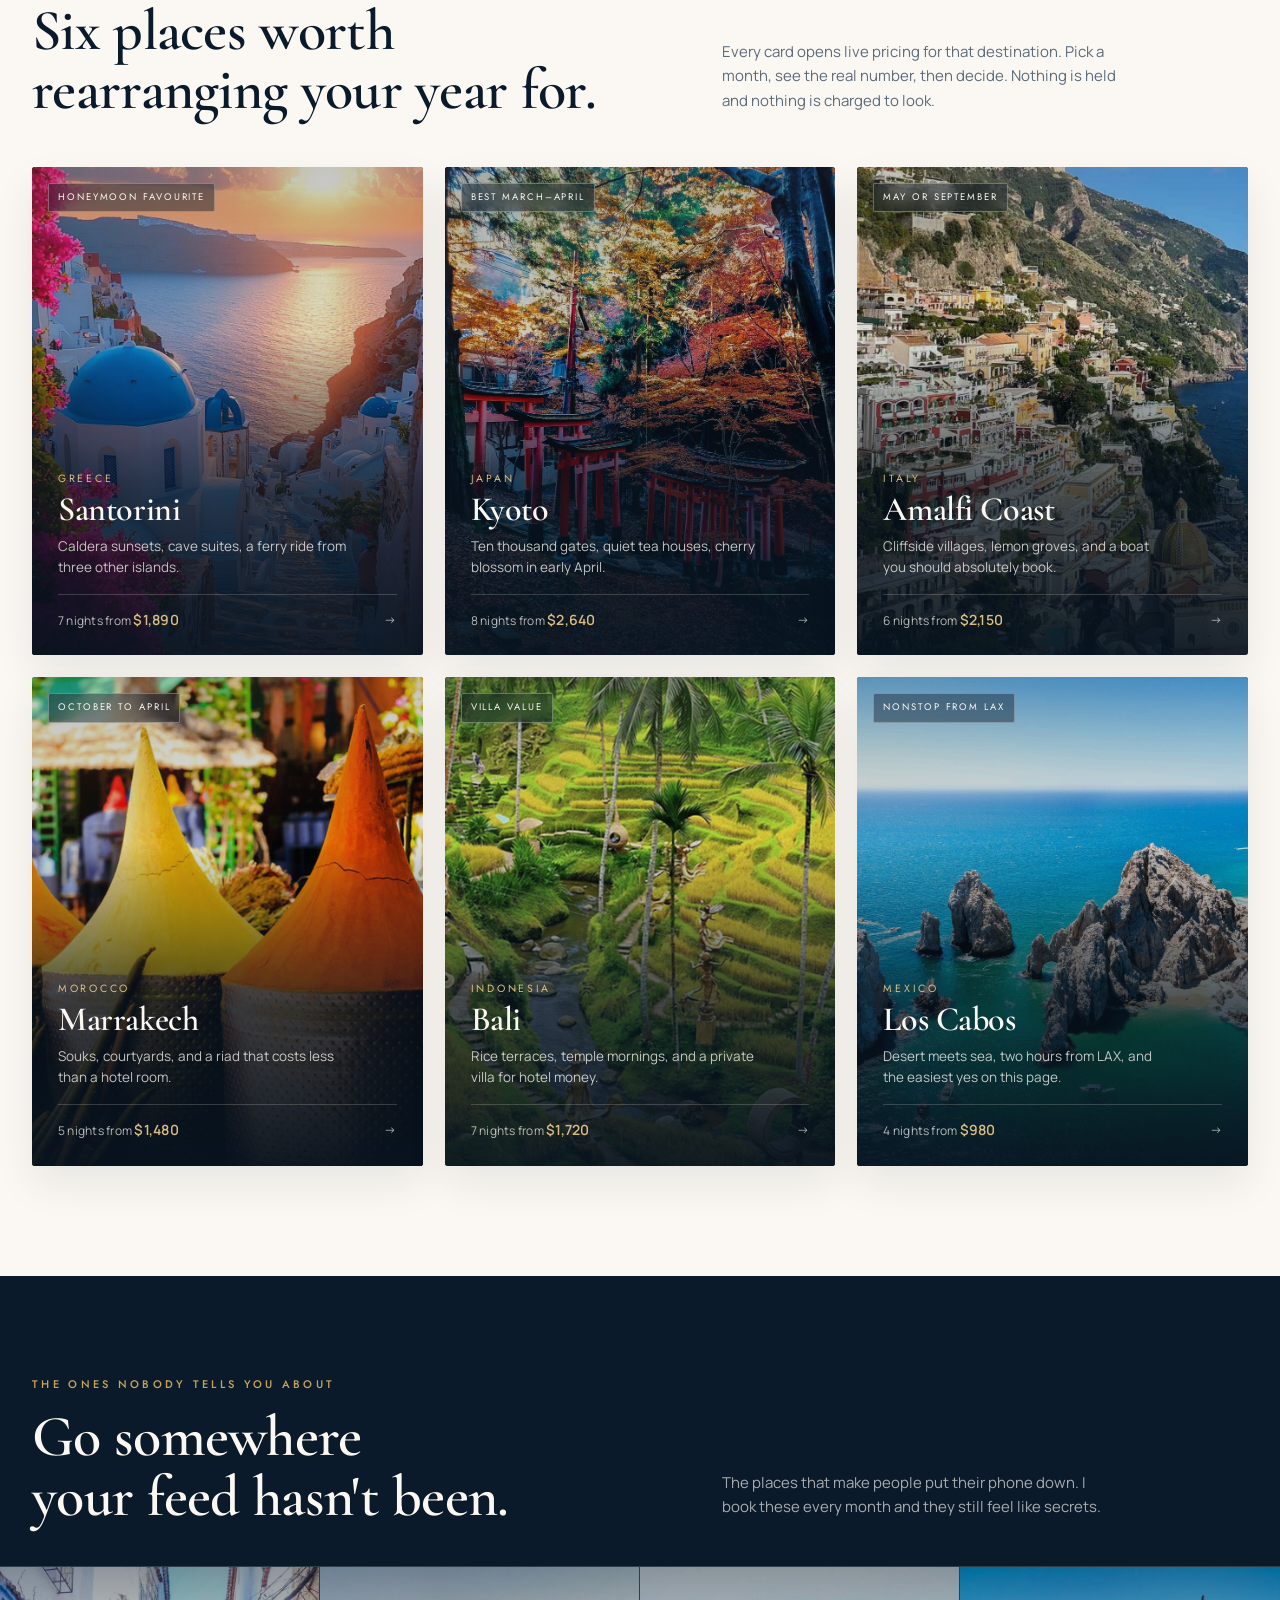
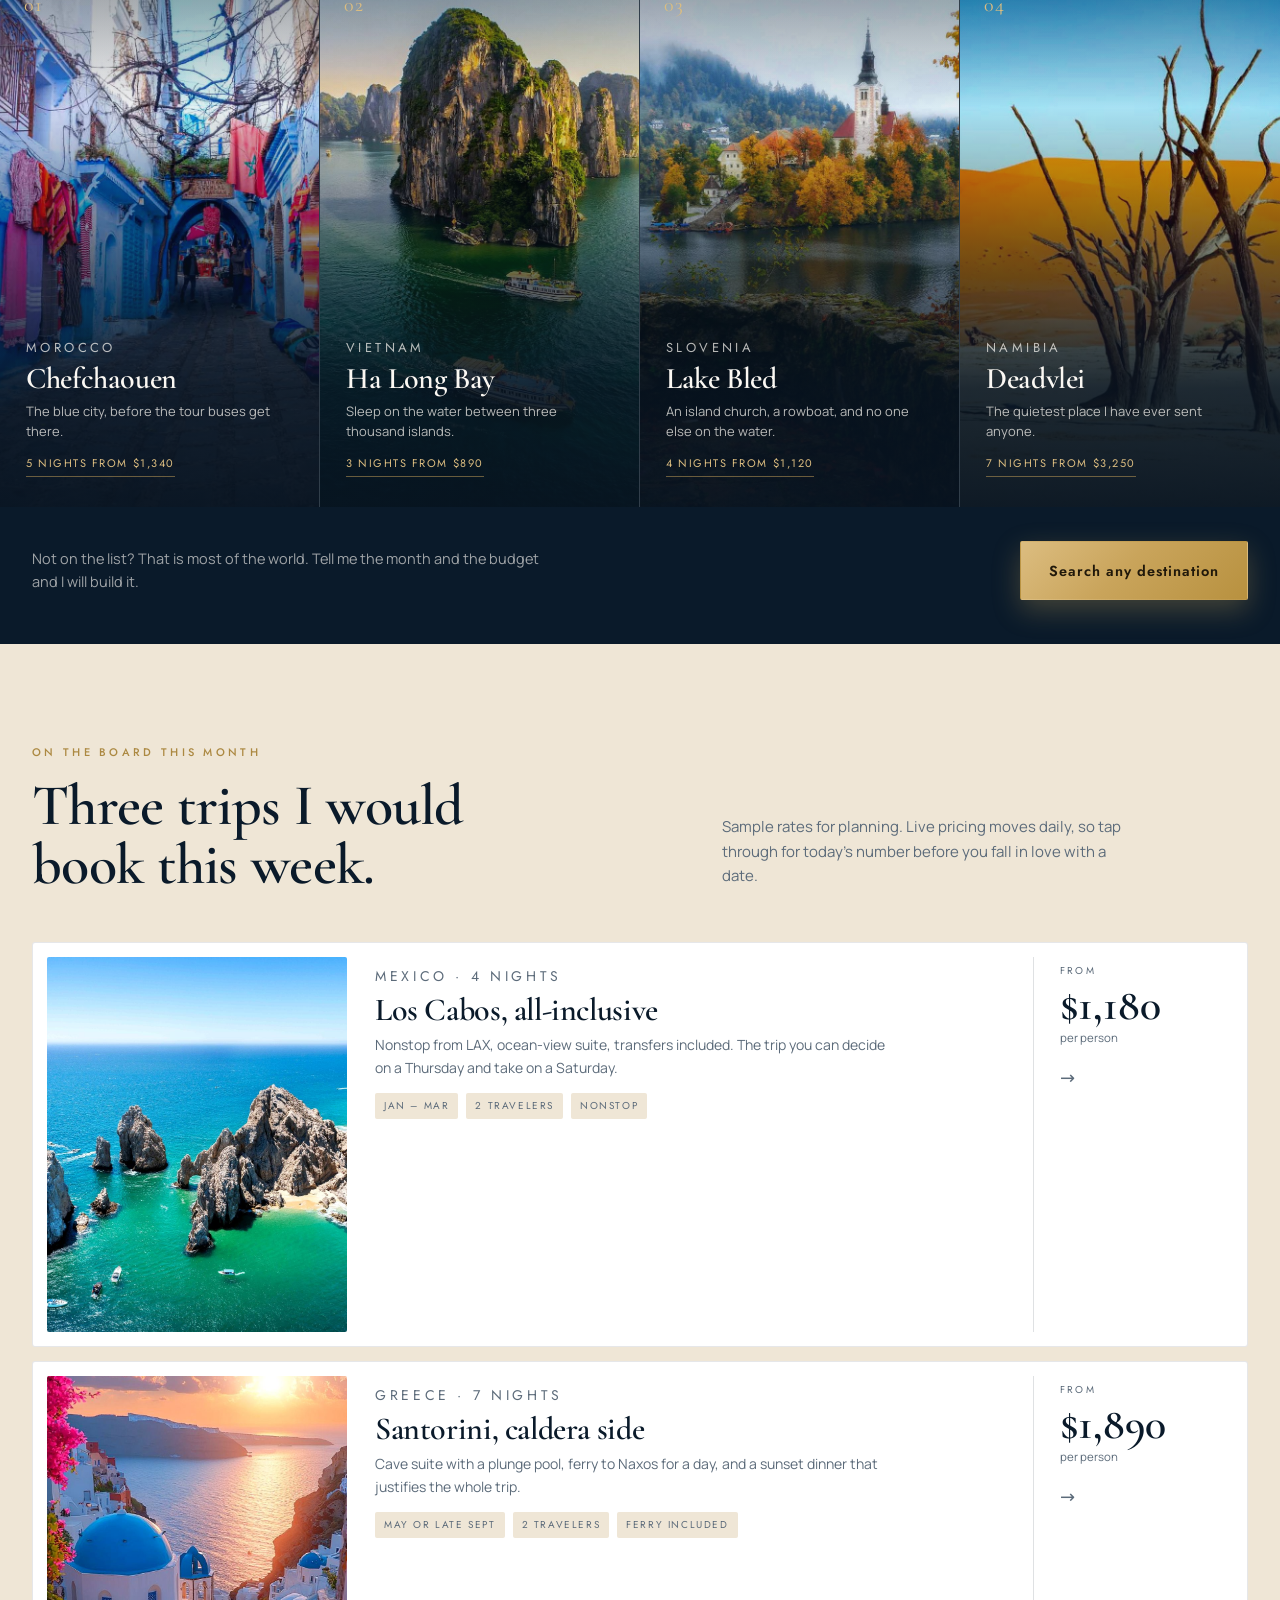
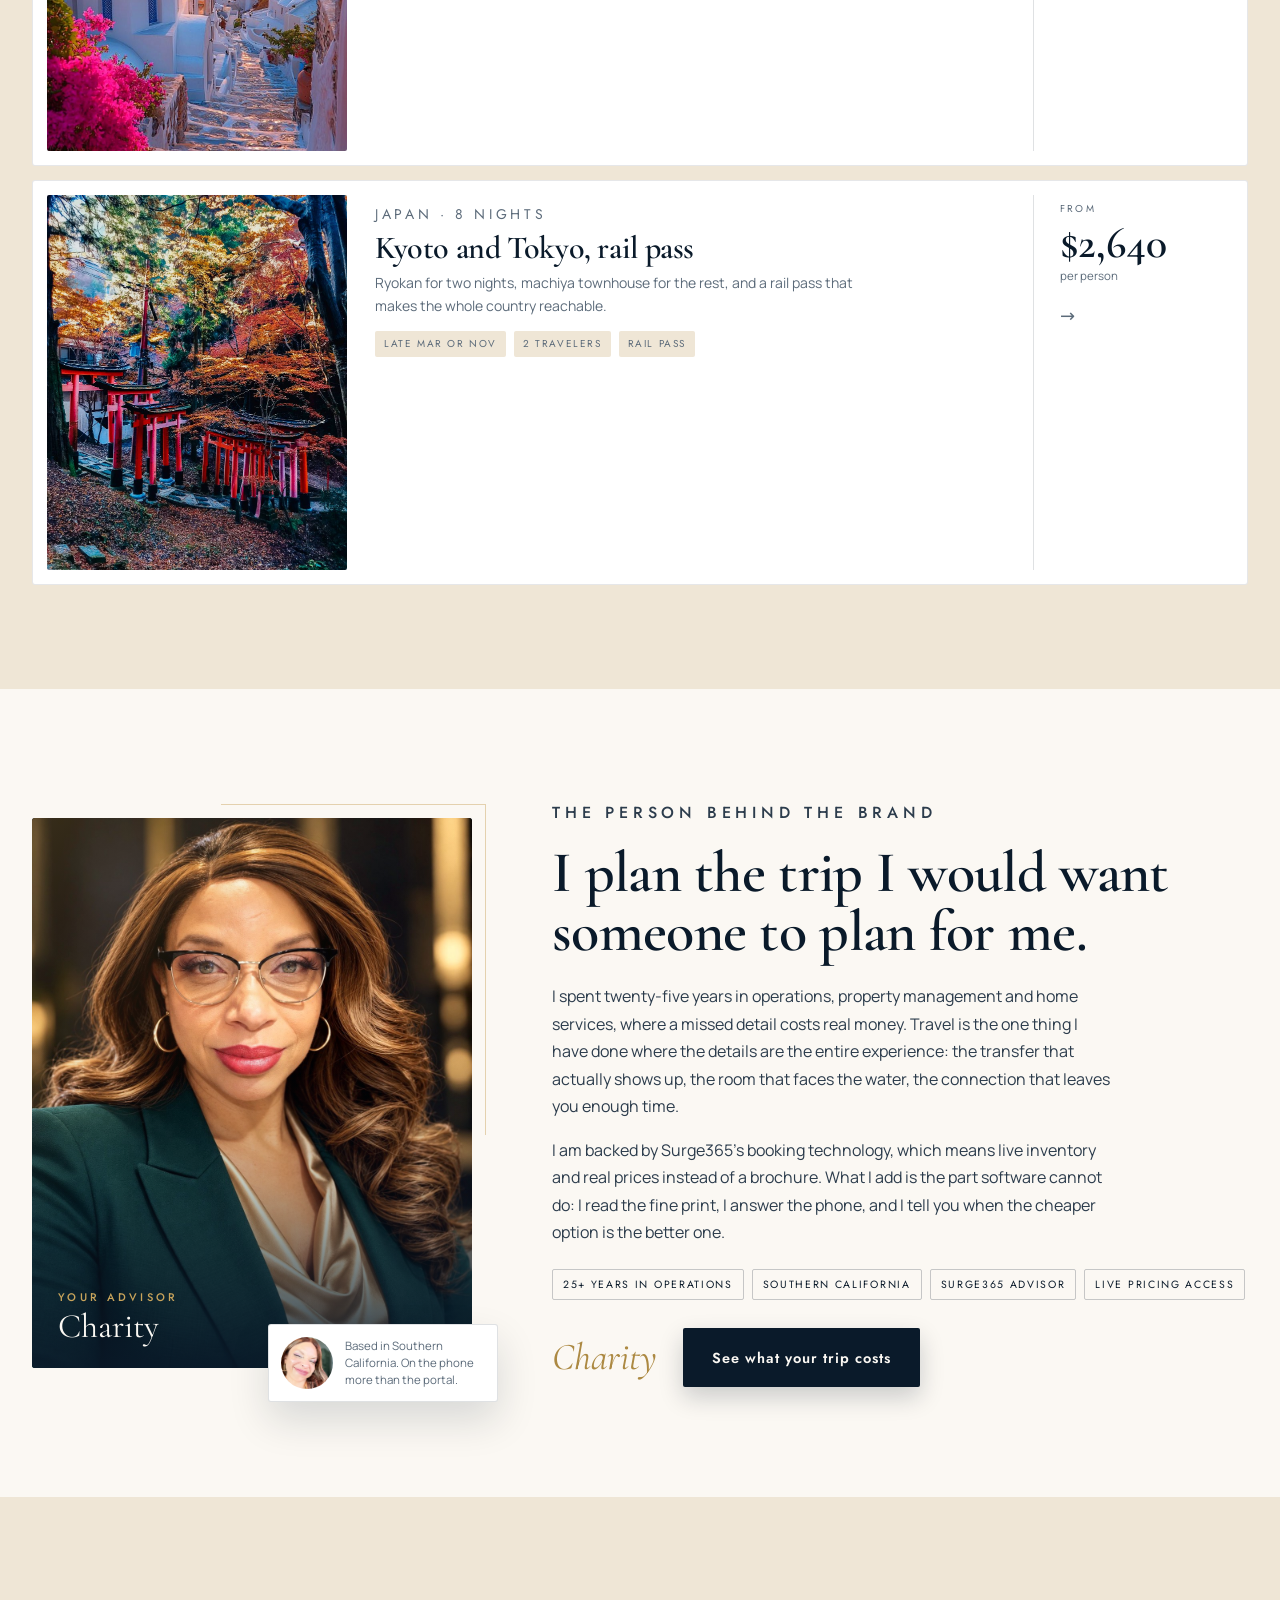
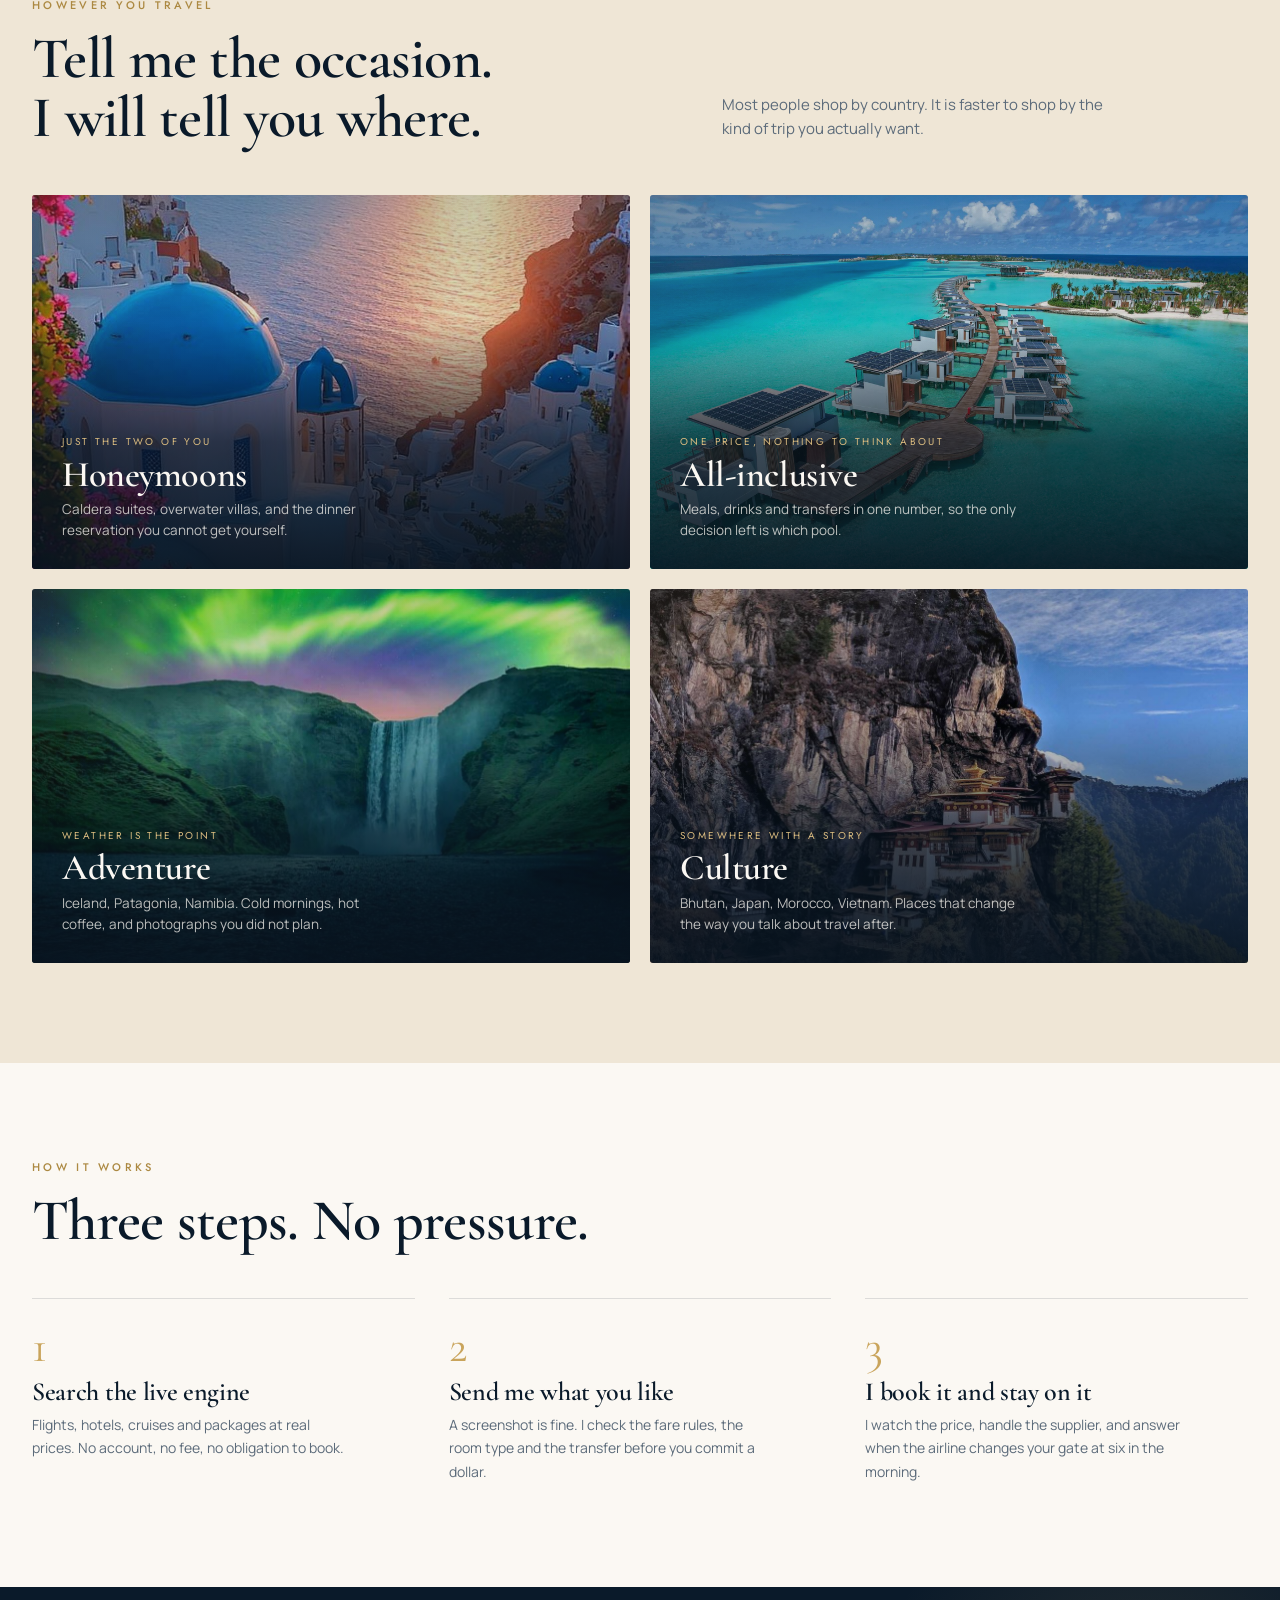
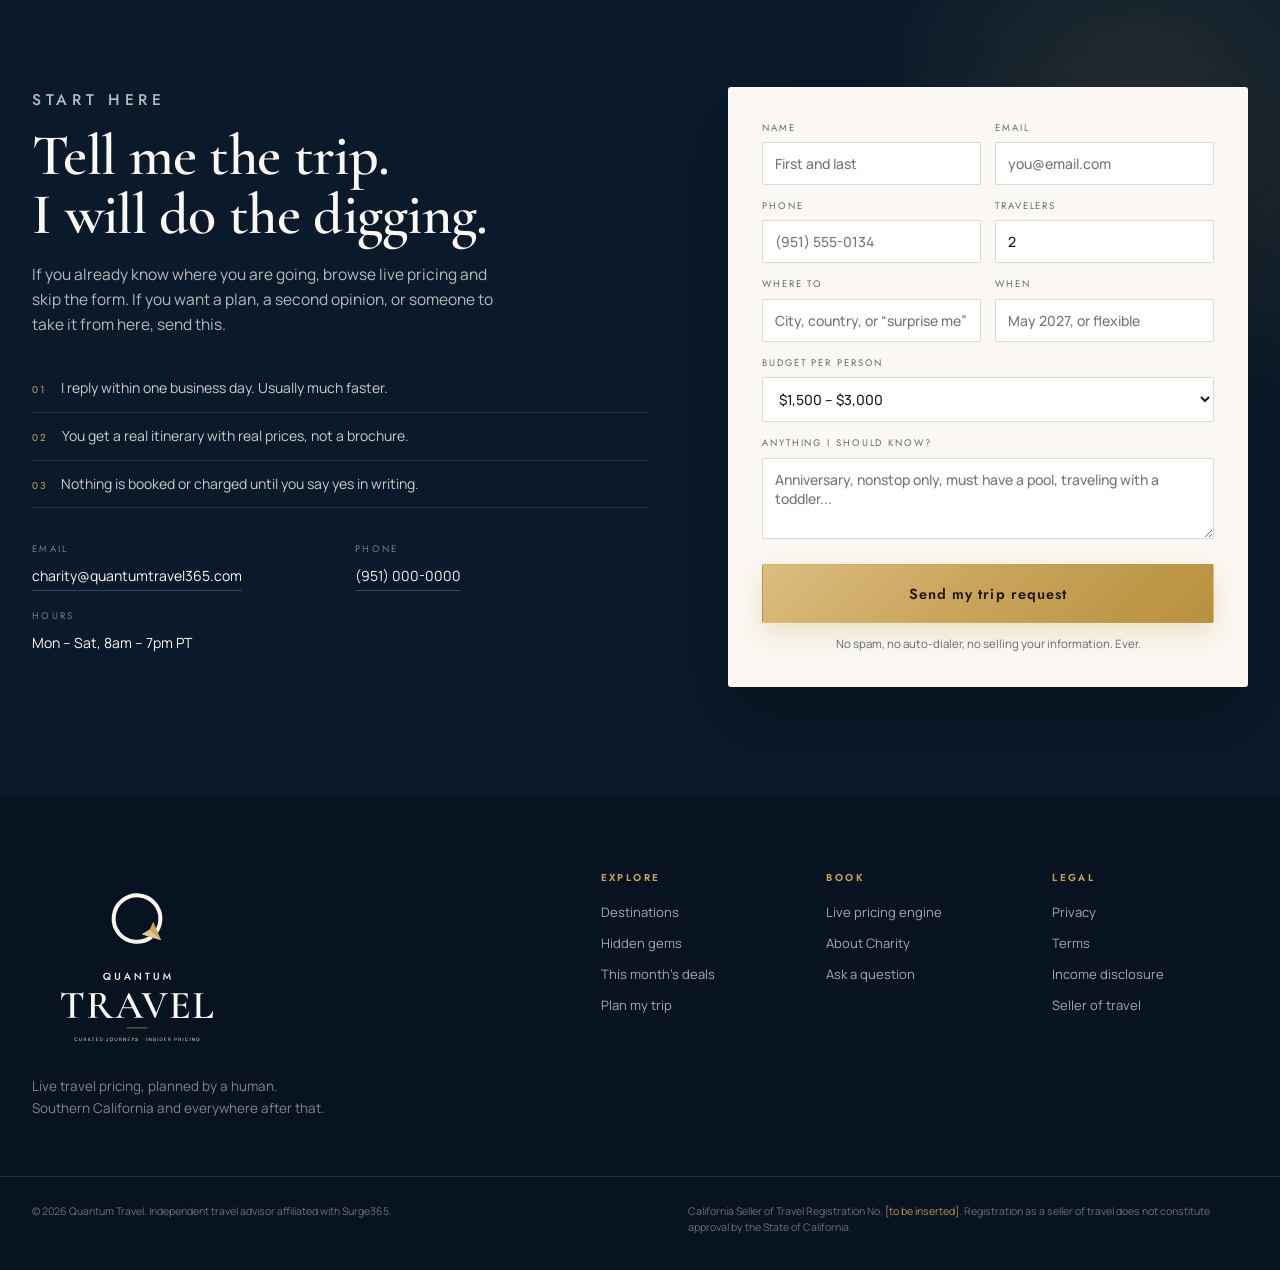
==== commit 6372451b: "Point the site at quantumtravel365.com" ====
--- a/styles.css
+++ b/styles.css
@@ -83,7 +83,7 @@
 /* ---------- hero ---------- */
 .hero{position:relative;min-height:100vh;min-height:100svh;display:flex;flex-direction:column;overflow:hidden;background:var(--navy)}
 .hero-grid{flex:1;display:grid;grid-template-columns:minmax(0,52%) minmax(0,48%);min-height:0}
-.hero-copy{display:flex;flex-direction:column;justify-content:center;padding:128px 44px 118px max(32px,calc((100vw - 1240px)/2))}
+.hero-copy{display:flex;flex-direction:column;justify-content:center;padding:128px 44px 118px max(32px,calc((100vw - 1280px)/2 + 32px))}
 .hero-copy > *{max-width:565px}
 .hero h1{color:var(--ivory);margin:8px 0 0;font-size:clamp(40px,4.6vw,66px);line-height:1.03}
 .hero-sub{color:rgba(251,248,243,.8);font-size:17.5px;line-height:1.65;margin-top:22px}
